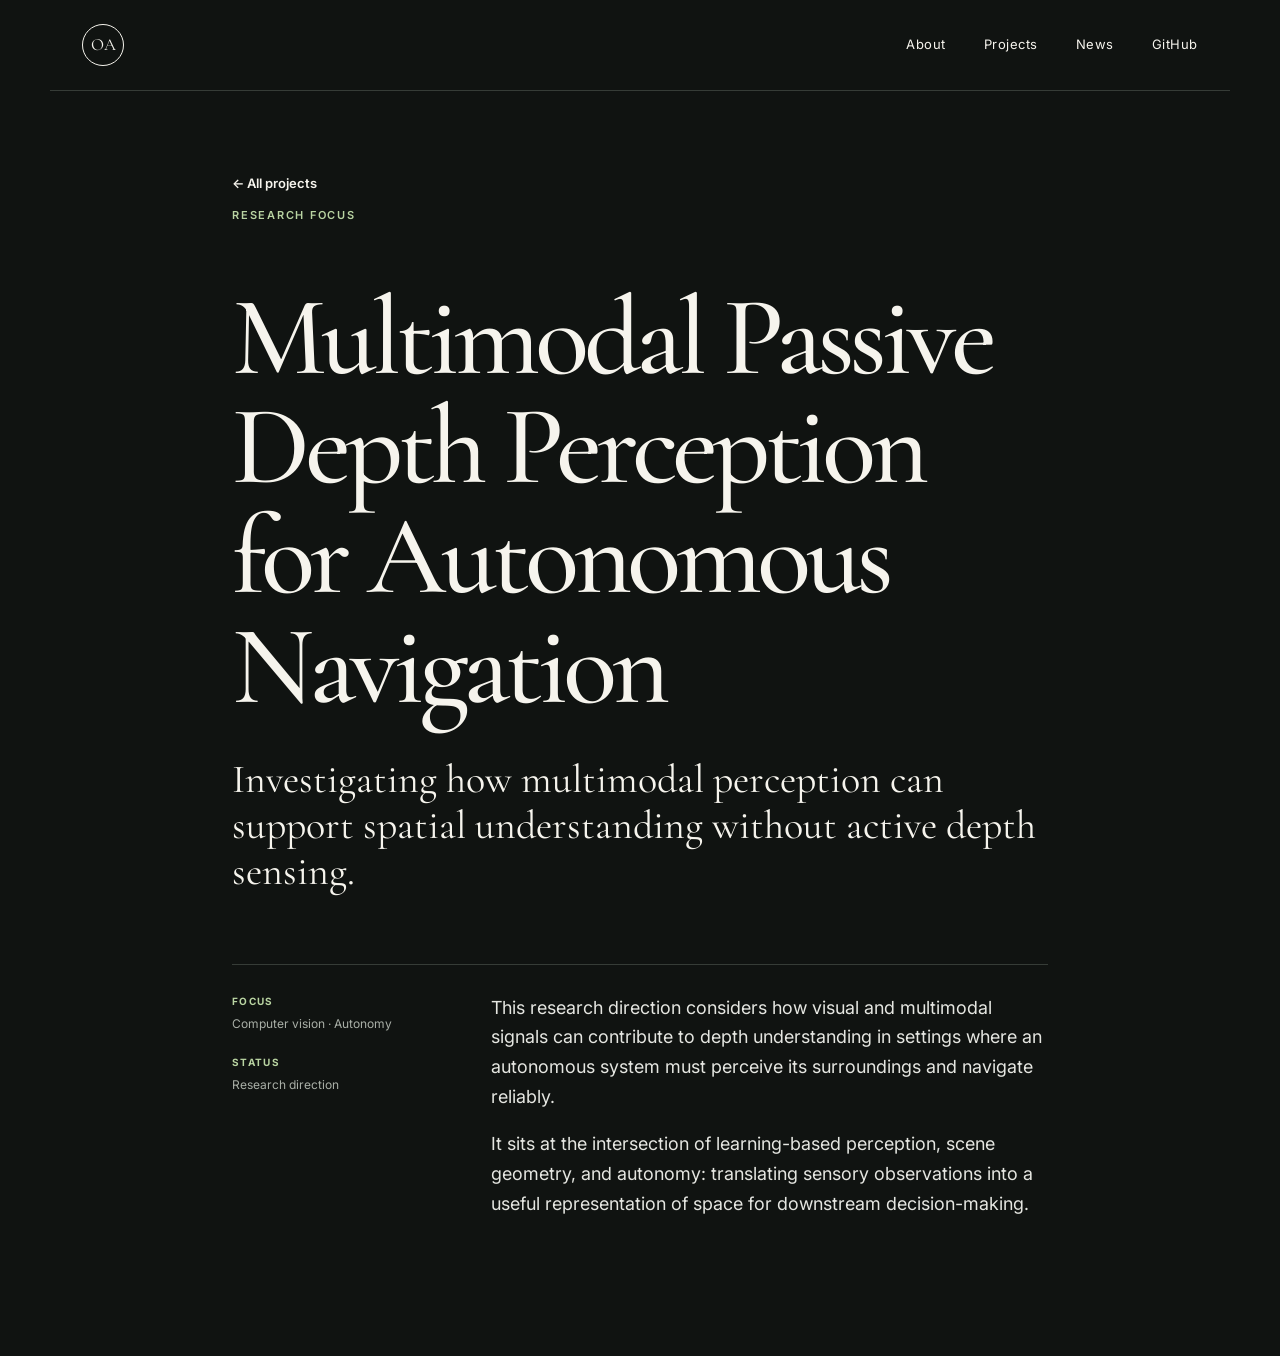
==== projects/depth-navigation.html @ 6d5db3e4 "Add project detail pages and dark theme" ====
<!doctype html><html lang="en"><head><meta charset="utf-8"><meta name="viewport" content="width=device-width, initial-scale=1"><meta name="description" content="A concise overview of Ore Abolade's passive depth perception research."><meta property="og:title" content="Passive Depth Perception — Ore Abolade"><meta property="og:description" content="Perception research for spatial understanding and navigation."><title>Passive Depth Perception — Ore Abolade</title><link rel="preconnect" href="https://fonts.googleapis.com"><link rel="preconnect" href="https://fonts.gstatic.com" crossorigin><link href="https://fonts.googleapis.com/css2?family=Cormorant+Garamond:wght@500;600&amp;family=Inter:wght@400;500;600&amp;display=swap" rel="stylesheet"><link rel="stylesheet" href="../styles.css"></head><body><header class="site-header"><a class="wordmark" href="../index.html" aria-label="Ore Abolade — home">OA</a><nav aria-label="Primary navigation"><a href="../index.html#about">About</a><a href="../index.html#projects">Projects</a><a href="../index.html#news">News</a><a href="https://github.com/o-abolade">GitHub</a></nav></header><main class="detail"><a class="back-link" href="../index.html#projects">← All projects</a><p class="detail-kicker">Research focus</p><h1>Multimodal Passive Depth Perception for Autonomous Navigation</h1><p class="lede">Investigating how multimodal perception can support spatial understanding without active depth sensing.</p><div class="detail-body"><aside class="detail-meta"><strong>Focus</strong>Computer vision · Autonomy<br><br><strong>Status</strong>Research direction</aside><div class="detail-copy"><p>This research direction considers how visual and multimodal signals can contribute to depth understanding in settings where an autonomous system must perceive its surroundings and navigate reliably.</p><p>It sits at the intersection of learning-based perception, scene geometry, and autonomy: translating sensory observations into a useful representation of space for downstream decision-making.</p></div></div></main></body></html>
---- styles.css ----
:root {
  --paper: #101311;
  --ink: #f6f4ed;
  --muted: #a9afa7;
  --line: #363c37;
  --accent: #b9d4a2;
  --panel: #171c18;
}

* { box-sizing: border-box; }
html { scroll-behavior: smooth; }
body { margin: 0; background: var(--paper); color: var(--ink); font-family: Inter, Arial, sans-serif; font-size: 16px; line-height: 1.65; }
a { color: inherit; }
.site-header { align-items: center; border-bottom: 1px solid var(--line); display: flex; justify-content: space-between; margin: 0 auto; max-width: 1180px; padding: 24px 32px; }
.wordmark { align-items: center; border: 1px solid var(--ink); border-radius: 50%; display: flex; font-family: "Cormorant Garamond", Georgia, serif; font-size: 17px; height: 42px; justify-content: center; text-decoration: none; width: 42px; }
nav { display: flex; gap: clamp(18px, 3vw, 38px); }
nav a { font-size: 13px; letter-spacing: .04em; text-decoration: none; }
nav a:hover, nav a:focus-visible, .text-link:hover, .back-link:hover { color: var(--accent); text-decoration: underline; text-underline-offset: 5px; }
main, footer { margin: 0 auto; max-width: 1180px; padding-left: 32px; padding-right: 32px; }
.hero { max-width: 900px; min-height: 76vh; padding: clamp(96px, 15vw, 190px) 0 110px; }
.eyebrow, .section-number, .group-label, .detail-kicker { color: var(--accent); font-size: 11px; font-weight: 600; letter-spacing: .16em; text-transform: uppercase; }
h1, h2, h3 { font-family: "Cormorant Garamond", Georgia, serif; font-weight: 500; line-height: .98; margin: 0; }
h1 { font-size: clamp(76px, 13vw, 158px); letter-spacing: -.045em; }
h2 { font-size: clamp(45px, 6vw, 72px); letter-spacing: -.035em; }
.lede { font-family: "Cormorant Garamond", Georgia, serif; font-size: clamp(25px, 3.2vw, 40px); line-height: 1.15; margin: 38px 0 20px; max-width: 830px; }
.intro { color: var(--muted); max-width: 680px; }
.text-link, .back-link { display: inline-block; font-size: 13px; font-weight: 600; margin-top: 24px; text-decoration: none; }
.text-link span { margin-left: 8px; }
.section { border-top: 1px solid var(--line); padding: 92px 0 110px; }
.two-column { display: grid; gap: 60px; grid-template-columns: minmax(240px, .8fr) 1.2fr; }
.section-number { margin: 0 0 14px; }
.prose { color: #e5e6e1; font-size: 18px; max-width: 680px; }
.prose p:first-child { margin-top: 0; }
.section-heading { align-items: end; display: flex; justify-content: space-between; margin-bottom: 52px; }
.section-heading > p, .group-intro { color: var(--muted); font-size: 14px; margin: 0 0 7px; max-width: 330px; }
.project-group + .project-group { margin-top: 76px; }
.group-label { margin: 0 0 18px; }
.group-intro { margin-bottom: 26px; max-width: 540px; }
.project-list { border-top: 1px solid var(--ink); }
.project-row { align-items: center; border-bottom: 1px solid var(--line); display: grid; gap: 24px; grid-template-columns: 44px 1fr auto; padding: 27px 0; text-decoration: none; transition: color .16s ease, padding .16s ease; }
.project-row:hover, .project-row:focus-visible { color: var(--accent); padding-left: 8px; }
.project-index, .project-status { color: var(--muted); font-size: 11px; letter-spacing: .08em; text-transform: uppercase; }
.project-row:hover .project-status, .project-row:focus-visible .project-status { color: var(--accent); }
.project-status b { font-size: 14px; font-weight: 400; margin-left: 5px; }
.project-row h3 { font-size: clamp(25px, 3vw, 39px); line-height: 1.12; }
.project-row small { color: var(--muted); display: block; font-size: 13px; line-height: 1.45; margin-top: 9px; }
.news-list article { border-top: 1px solid var(--line); padding: 22px 0; }
.news-list time { color: var(--accent); font-size: 11px; font-weight: 600; letter-spacing: .1em; text-transform: uppercase; }
.news-list p { font-family: "Cormorant Garamond", Georgia, serif; font-size: 25px; line-height: 1.25; margin: 12px 0 0; }
footer { border-top: 1px solid var(--ink); display: grid; font-size: 12px; gap: 20px; grid-template-columns: 1fr 1fr auto; padding-bottom: 42px; padding-top: 30px; }
footer p { margin: 0; }

.detail { max-width: 880px; min-height: calc(100vh - 148px); padding-bottom: 120px; padding-top: 58px; }
.detail h1 { font-size: clamp(60px, 9vw, 112px); margin-top: 58px; max-width: 1000px; }
.detail .lede { margin-top: 34px; }
.detail-body { border-top: 1px solid var(--line); display: grid; gap: 48px; grid-template-columns: minmax(180px, .55fr) 1.45fr; margin-top: 70px; padding-top: 28px; }
.detail-meta { color: var(--muted); font-size: 12px; line-height: 1.7; }
.detail-meta strong { color: var(--accent); display: block; font-size: 10px; letter-spacing: .13em; margin-bottom: 4px; text-transform: uppercase; }
.detail-copy { color: #e5e6e1; font-size: 18px; }
.detail-copy p:first-child { margin-top: 0; }
.detail-note { background: var(--panel); border-left: 2px solid var(--accent); color: var(--muted); font-size: 14px; margin-top: 30px; padding: 18px 20px; }

@media (max-width: 720px) {
  .site-header, main, footer { padding-left: 20px; padding-right: 20px; }
  nav { gap: 16px; }
  nav a:last-child { display: none; }
  .hero { min-height: auto; padding: 90px 0; }
  .two-column, .detail-body { grid-template-columns: 1fr; }
  .section { padding: 68px 0 78px; }
  .section-heading { align-items: start; flex-direction: column; gap: 24px; }
  .project-row { align-items: start; grid-template-columns: 30px 1fr; }
  .project-status { grid-column: 2; }
  footer { grid-template-columns: 1fr; }
  .detail { padding-top: 35px; }
  .detail h1 { margin-top: 48px; }
  .detail-body { gap: 26px; margin-top: 50px; }
}

@media (prefers-reduced-motion: reduce) { html { scroll-behavior: auto; } .project-row { transition: none; } }
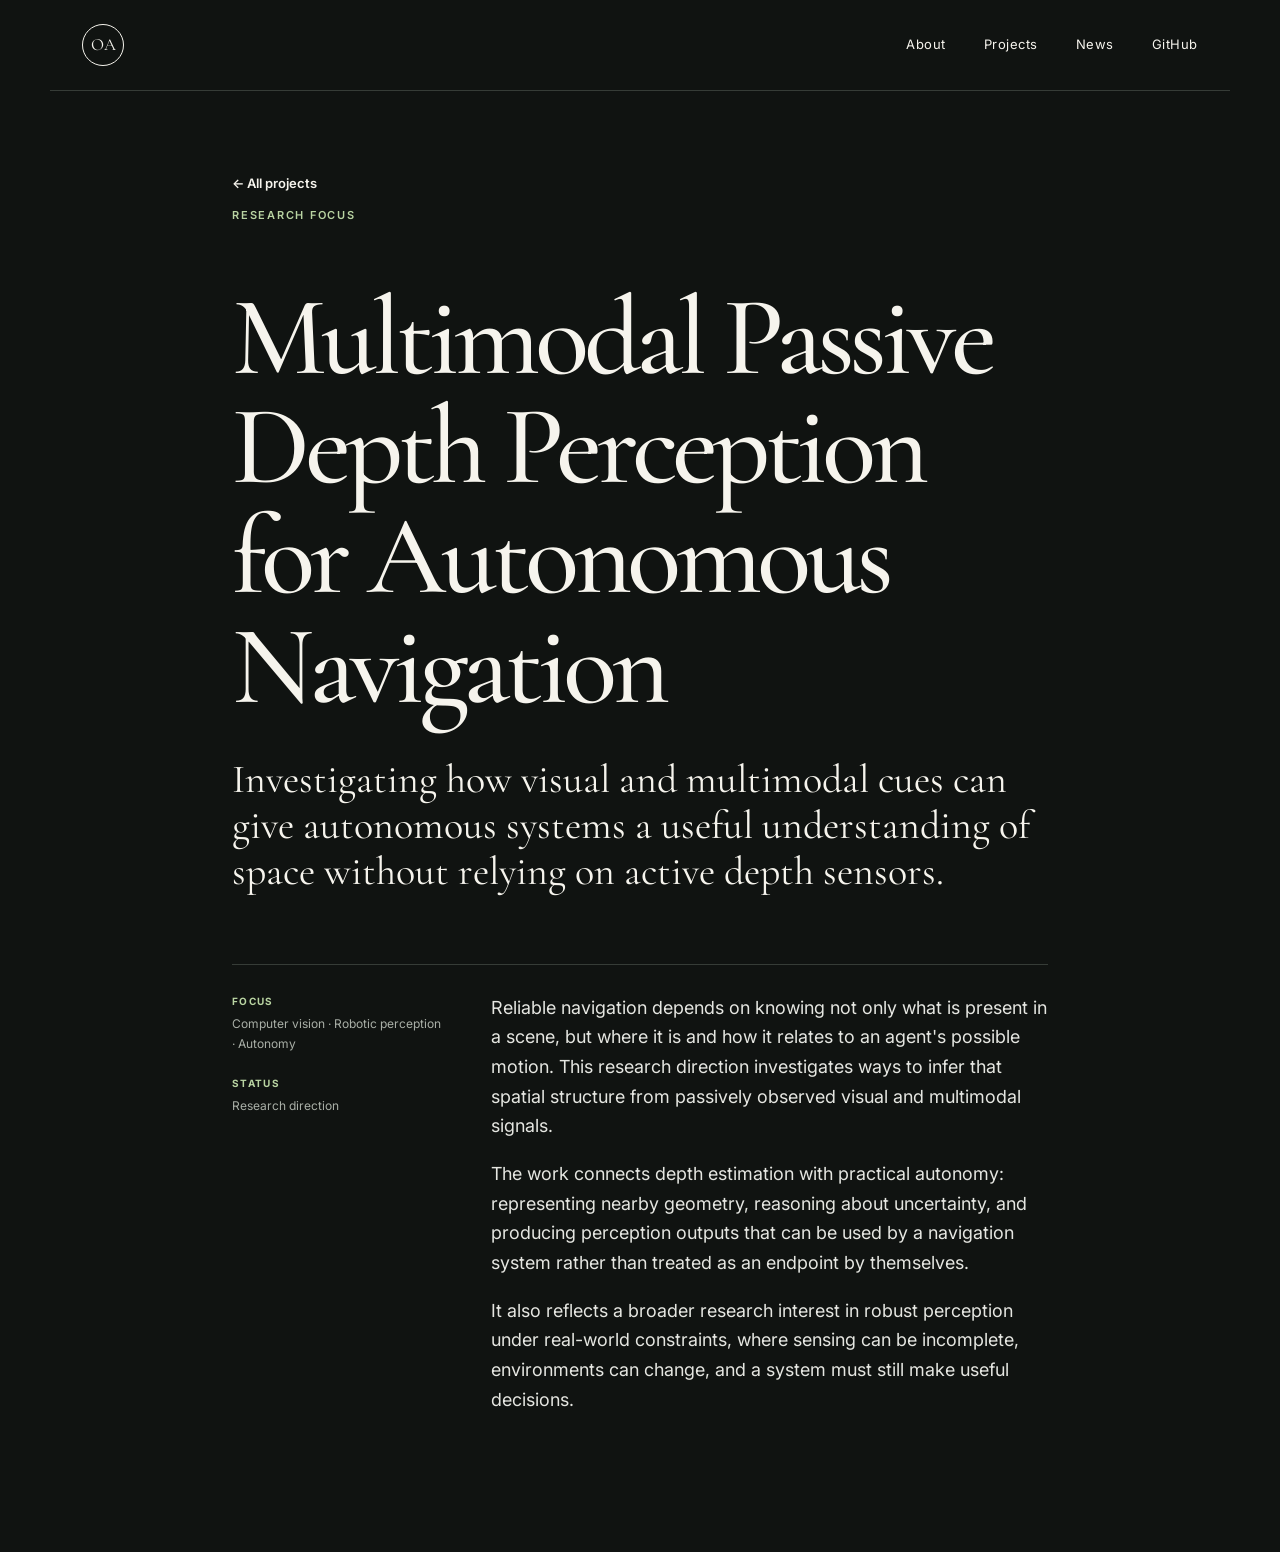
==== commit fb16048d: "Expand public project summaries and refresh bio" ====
--- a/projects/depth-navigation.html
+++ b/projects/depth-navigation.html
@@ -1 +1 @@
-<!doctype html><html lang="en"><head><meta charset="utf-8"><meta name="viewport" content="width=device-width, initial-scale=1"><meta name="description" content="A concise overview of Ore Abolade's passive depth perception research."><meta property="og:title" content="Passive Depth Perception — Ore Abolade"><meta property="og:description" content="Perception research for spatial understanding and navigation."><title>Passive Depth Perception — Ore Abolade</title><link rel="preconnect" href="https://fonts.googleapis.com"><link rel="preconnect" href="https://fonts.gstatic.com" crossorigin><link href="https://fonts.googleapis.com/css2?family=Cormorant+Garamond:wght@500;600&amp;family=Inter:wght@400;500;600&amp;display=swap" rel="stylesheet"><link rel="stylesheet" href="../styles.css"></head><body><header class="site-header"><a class="wordmark" href="../index.html" aria-label="Ore Abolade — home">OA</a><nav aria-label="Primary navigation"><a href="../index.html#about">About</a><a href="../index.html#projects">Projects</a><a href="../index.html#news">News</a><a href="https://github.com/o-abolade">GitHub</a></nav></header><main class="detail"><a class="back-link" href="../index.html#projects">← All projects</a><p class="detail-kicker">Research focus</p><h1>Multimodal Passive Depth Perception for Autonomous Navigation</h1><p class="lede">Investigating how multimodal perception can support spatial understanding without active depth sensing.</p><div class="detail-body"><aside class="detail-meta"><strong>Focus</strong>Computer vision · Autonomy<br><br><strong>Status</strong>Research direction</aside><div class="detail-copy"><p>This research direction considers how visual and multimodal signals can contribute to depth understanding in settings where an autonomous system must perceive its surroundings and navigate reliably.</p><p>It sits at the intersection of learning-based perception, scene geometry, and autonomy: translating sensory observations into a useful representation of space for downstream decision-making.</p></div></div></main></body></html>
+<!doctype html><html lang="en"><head><meta charset="utf-8"><meta name="viewport" content="width=device-width, initial-scale=1"><meta name="description" content="A concise overview of Ore Abolade's passive depth perception research."><meta property="og:title" content="Passive Depth Perception — Ore Abolade"><meta property="og:description" content="Perception research for spatial understanding and navigation."><title>Passive Depth Perception — Ore Abolade</title><link rel="preconnect" href="https://fonts.googleapis.com"><link rel="preconnect" href="https://fonts.gstatic.com" crossorigin><link href="https://fonts.googleapis.com/css2?family=Cormorant+Garamond:wght@500;600&amp;family=Inter:wght@400;500;600&amp;display=swap" rel="stylesheet"><link rel="stylesheet" href="../styles.css"></head><body><header class="site-header"><a class="wordmark" href="../index.html" aria-label="Ore Abolade — home">OA</a><nav aria-label="Primary navigation"><a href="../index.html#about">About</a><a href="../index.html#projects">Projects</a><a href="../index.html#news">News</a><a href="https://github.com/o-abolade">GitHub</a></nav></header><main class="detail"><a class="back-link" href="../index.html#projects">← All projects</a><p class="detail-kicker">Research focus</p><h1>Multimodal Passive Depth Perception for Autonomous Navigation</h1><p class="lede">Investigating how visual and multimodal cues can give autonomous systems a useful understanding of space without relying on active depth sensors.</p><div class="detail-body"><aside class="detail-meta"><strong>Focus</strong>Computer vision · Robotic perception · Autonomy<br><br><strong>Status</strong>Research direction</aside><div class="detail-copy"><p>Reliable navigation depends on knowing not only what is present in a scene, but where it is and how it relates to an agent's possible motion. This research direction investigates ways to infer that spatial structure from passively observed visual and multimodal signals.</p><p>The work connects depth estimation with practical autonomy: representing nearby geometry, reasoning about uncertainty, and producing perception outputs that can be used by a navigation system rather than treated as an endpoint by themselves.</p><p>It also reflects a broader research interest in robust perception under real-world constraints, where sensing can be incomplete, environments can change, and a system must still make useful decisions.</p></div></div></main></body></html>
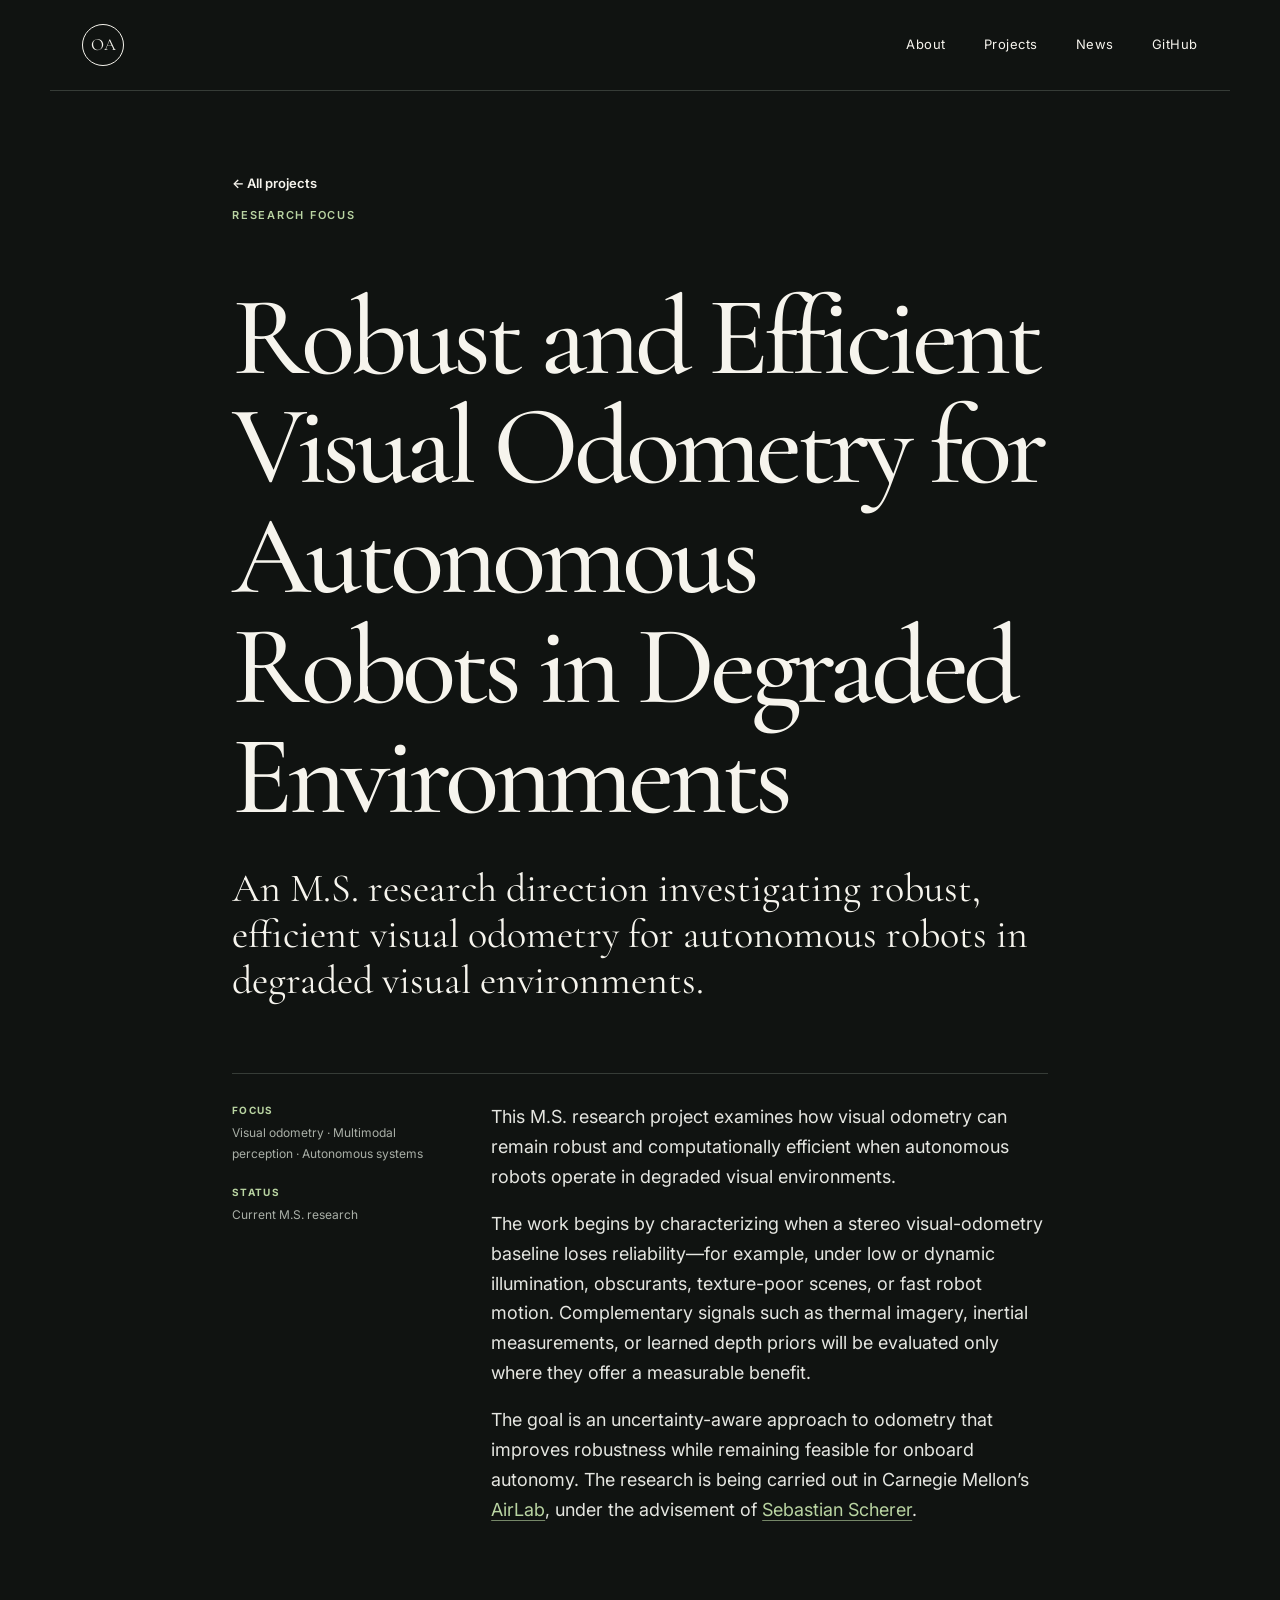
==== commit be4e473c: "Refine AirLab visual odometry research overview" ====
--- a/projects/depth-navigation.html
+++ b/projects/depth-navigation.html
@@ -1 +1 @@
-<!doctype html><html lang="en"><head><meta charset="utf-8"><meta name="viewport" content="width=device-width, initial-scale=1"><meta name="description" content="A concise overview of Ore Abolade's passive depth perception research."><meta property="og:title" content="Passive Depth Perception — Ore Abolade"><meta property="og:description" content="Perception research for spatial understanding and navigation."><title>Passive Depth Perception — Ore Abolade</title><link rel="preconnect" href="https://fonts.googleapis.com"><link rel="preconnect" href="https://fonts.gstatic.com" crossorigin><link href="https://fonts.googleapis.com/css2?family=Cormorant+Garamond:wght@500;600&amp;family=Inter:wght@400;500;600&amp;display=swap" rel="stylesheet"><link rel="stylesheet" href="../styles.css"></head><body><header class="site-header"><a class="wordmark" href="../index.html" aria-label="Ore Abolade — home">OA</a><nav aria-label="Primary navigation"><a href="../index.html#about">About</a><a href="../index.html#projects">Projects</a><a href="../index.html#news">News</a><a href="https://github.com/o-abolade">GitHub</a></nav></header><main class="detail"><a class="back-link" href="../index.html#projects">← All projects</a><p class="detail-kicker">Research focus</p><h1>Multimodal Passive Depth Perception for Autonomous Navigation</h1><p class="lede">Investigating how visual and multimodal cues can give autonomous systems a useful understanding of space without relying on active depth sensors.</p><div class="detail-body"><aside class="detail-meta"><strong>Focus</strong>Computer vision · Robotic perception · Autonomy<br><br><strong>Status</strong>Research direction</aside><div class="detail-copy"><p>Reliable navigation depends on knowing not only what is present in a scene, but where it is and how it relates to an agent's possible motion. This research direction investigates ways to infer that spatial structure from passively observed visual and multimodal signals.</p><p>The work connects depth estimation with practical autonomy: representing nearby geometry, reasoning about uncertainty, and producing perception outputs that can be used by a navigation system rather than treated as an endpoint by themselves.</p><p>It also reflects a broader research interest in robust perception under real-world constraints, where sensing can be incomplete, environments can change, and a system must still make useful decisions.</p></div></div></main></body></html>
+<!doctype html><html lang="en"><head><meta charset="utf-8"><meta name="viewport" content="width=device-width, initial-scale=1"><meta name="description" content="A concise overview of Ore Abolade's visual odometry research for degraded environments."><meta property="og:title" content="Robust Visual Odometry — Ore Abolade"><meta property="og:description" content="Robust and efficient visual odometry for autonomous robots in degraded environments."><title>Passive Depth Perception — Ore Abolade</title><link rel="preconnect" href="https://fonts.googleapis.com"><link rel="preconnect" href="https://fonts.gstatic.com" crossorigin><link href="https://fonts.googleapis.com/css2?family=Cormorant+Garamond:wght@500;600&amp;family=Inter:wght@400;500;600&amp;display=swap" rel="stylesheet"><link rel="stylesheet" href="../styles.css"></head><body><header class="site-header"><a class="wordmark" href="../index.html" aria-label="Ore Abolade — home">OA</a><nav aria-label="Primary navigation"><a href="../index.html#about">About</a><a href="../index.html#projects">Projects</a><a href="../index.html#news">News</a><a href="https://github.com/o-abolade">GitHub</a></nav></header><main class="detail"><a class="back-link" href="../index.html#projects">← All projects</a><p class="detail-kicker">Research focus</p><h1>Robust and Efficient Visual Odometry for Autonomous Robots in Degraded Environments</h1><p class="lede">An M.S. research direction investigating robust, efficient visual odometry for autonomous robots in degraded visual environments.</p><div class="detail-body"><aside class="detail-meta"><strong>Focus</strong>Visual odometry · Multimodal perception · Autonomous systems<br><br><strong>Status</strong>Current M.S. research</aside><div class="detail-copy"><p>This M.S. research project examines how visual odometry can remain robust and computationally efficient when autonomous robots operate in degraded visual environments.</p><p>The work begins by characterizing when a stereo visual-odometry baseline loses reliability—for example, under low or dynamic illumination, obscurants, texture-poor scenes, or fast robot motion. Complementary signals such as thermal imagery, inertial measurements, or learned depth priors will be evaluated only where they offer a measurable benefit.</p><p>The goal is an uncertainty-aware approach to odometry that improves robustness while remaining feasible for onboard autonomy. The research is being carried out in Carnegie Mellon’s <a href="https://theairlab.org/current-members/">AirLab</a>, under the advisement of <a href="https://www.ri.cmu.edu/ri-faculty/sebastian-scherer/">Sebastian Scherer</a>.</p></div></div></main></body></html>
--- a/styles.css
+++ b/styles.css
@@ -17,7 +17,11 @@
 nav a { font-size: 13px; letter-spacing: .04em; text-decoration: none; }
 nav a:hover, nav a:focus-visible, .text-link:hover, .back-link:hover { color: var(--accent); text-decoration: underline; text-underline-offset: 5px; }
 main, footer { margin: 0 auto; max-width: 1180px; padding-left: 32px; padding-right: 32px; }
-.hero { max-width: 900px; min-height: 76vh; padding: clamp(96px, 15vw, 190px) 0 110px; }
+.hero { max-width: 1100px; min-height: 76vh; padding: clamp(96px, 15vw, 190px) 0 110px; }
+.hero-main { align-items: end; display: grid; gap: clamp(34px, 6vw, 78px); grid-template-columns: minmax(0, 1fr) 230px; }
+.hero-copy { min-width: 0; }
+.portrait { border: 1px solid var(--line); height: 290px; margin: 0 0 4px; overflow: hidden; width: 230px; }
+.portrait img { display: block; height: 100%; object-fit: cover; object-position: 50% 16%; width: 100%; }
 .eyebrow, .section-number, .group-label, .detail-kicker { color: var(--accent); font-size: 11px; font-weight: 600; letter-spacing: .16em; text-transform: uppercase; }
 h1, h2, h3 { font-family: "Cormorant Garamond", Georgia, serif; font-weight: 500; line-height: .98; margin: 0; }
 h1 { font-size: clamp(76px, 13vw, 158px); letter-spacing: -.045em; }
@@ -58,6 +62,7 @@
 .detail-meta strong { color: var(--accent); display: block; font-size: 10px; letter-spacing: .13em; margin-bottom: 4px; text-transform: uppercase; }
 .detail-copy { color: #e5e6e1; font-size: 18px; }
 .detail-copy p:first-child { margin-top: 0; }
+.detail-copy a { color: var(--accent); text-decoration-color: color-mix(in srgb, var(--accent) 60%, transparent); text-underline-offset: 4px; }
 .detail-note { background: var(--panel); border-left: 2px solid var(--accent); color: var(--muted); font-size: 14px; margin-top: 30px; padding: 18px 20px; }
 
 @media (max-width: 720px) {
@@ -65,6 +70,8 @@
   nav { gap: 16px; }
   nav a:last-child { display: none; }
   .hero { min-height: auto; padding: 90px 0; }
+  .hero-main { align-items: start; grid-template-columns: 1fr; }
+  .portrait { height: 260px; max-width: none; width: 205px; }
   .two-column, .detail-body { grid-template-columns: 1fr; }
   .section { padding: 68px 0 78px; }
   .section-heading { align-items: start; flex-direction: column; gap: 24px; }
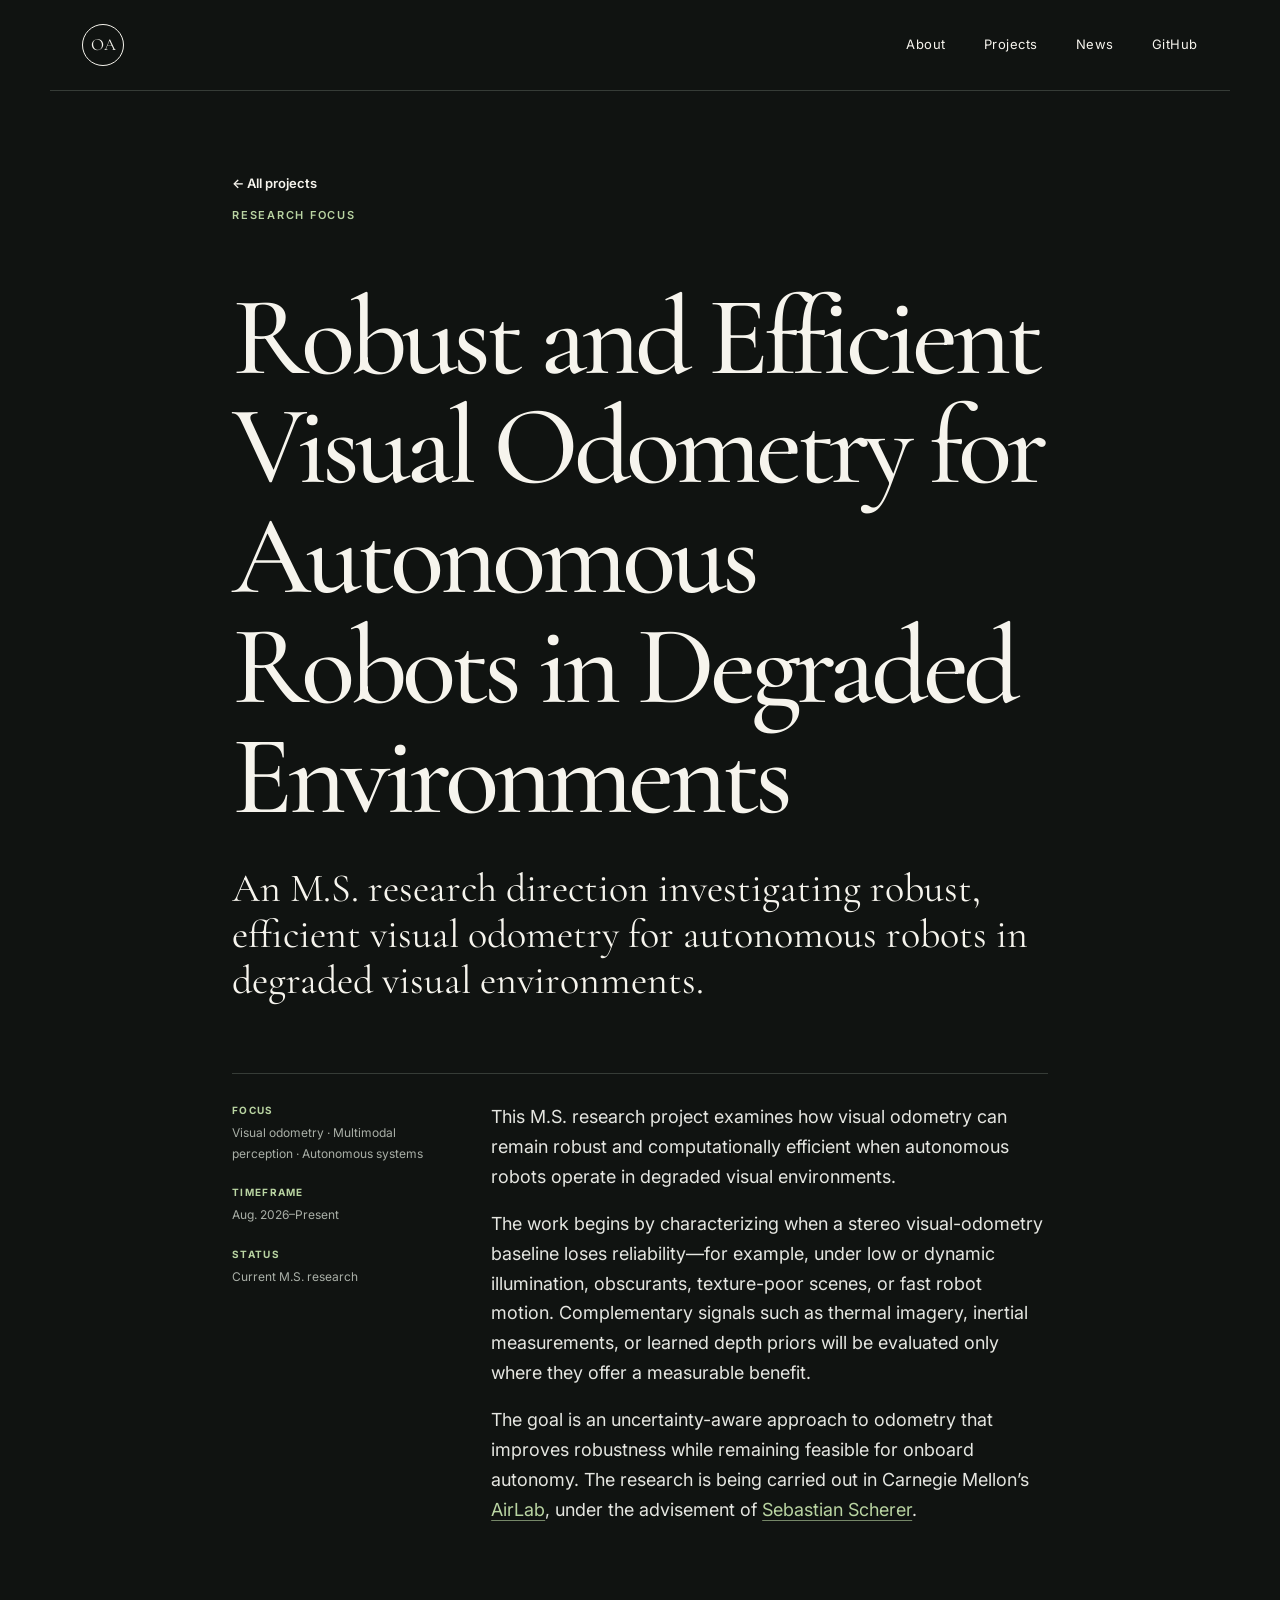
==== commit eaa595ab: "Add project timeframes" ====
--- a/projects/depth-navigation.html
+++ b/projects/depth-navigation.html
@@ -1 +1 @@
-<!doctype html><html lang="en"><head><meta charset="utf-8"><meta name="viewport" content="width=device-width, initial-scale=1"><meta name="description" content="A concise overview of Ore Abolade's visual odometry research for degraded environments."><meta property="og:title" content="Robust Visual Odometry — Ore Abolade"><meta property="og:description" content="Robust and efficient visual odometry for autonomous robots in degraded environments."><title>Passive Depth Perception — Ore Abolade</title><link rel="preconnect" href="https://fonts.googleapis.com"><link rel="preconnect" href="https://fonts.gstatic.com" crossorigin><link href="https://fonts.googleapis.com/css2?family=Cormorant+Garamond:wght@500;600&amp;family=Inter:wght@400;500;600&amp;display=swap" rel="stylesheet"><link rel="stylesheet" href="../styles.css"></head><body><header class="site-header"><a class="wordmark" href="../index.html" aria-label="Ore Abolade — home">OA</a><nav aria-label="Primary navigation"><a href="../index.html#about">About</a><a href="../index.html#projects">Projects</a><a href="../index.html#news">News</a><a href="https://github.com/o-abolade">GitHub</a></nav></header><main class="detail"><a class="back-link" href="../index.html#projects">← All projects</a><p class="detail-kicker">Research focus</p><h1>Robust and Efficient Visual Odometry for Autonomous Robots in Degraded Environments</h1><p class="lede">An M.S. research direction investigating robust, efficient visual odometry for autonomous robots in degraded visual environments.</p><div class="detail-body"><aside class="detail-meta"><strong>Focus</strong>Visual odometry · Multimodal perception · Autonomous systems<br><br><strong>Status</strong>Current M.S. research</aside><div class="detail-copy"><p>This M.S. research project examines how visual odometry can remain robust and computationally efficient when autonomous robots operate in degraded visual environments.</p><p>The work begins by characterizing when a stereo visual-odometry baseline loses reliability—for example, under low or dynamic illumination, obscurants, texture-poor scenes, or fast robot motion. Complementary signals such as thermal imagery, inertial measurements, or learned depth priors will be evaluated only where they offer a measurable benefit.</p><p>The goal is an uncertainty-aware approach to odometry that improves robustness while remaining feasible for onboard autonomy. The research is being carried out in Carnegie Mellon’s <a href="https://theairlab.org/current-members/">AirLab</a>, under the advisement of <a href="https://www.ri.cmu.edu/ri-faculty/sebastian-scherer/">Sebastian Scherer</a>.</p></div></div></main></body></html>
+<!doctype html><html lang="en"><head><meta charset="utf-8"><meta name="viewport" content="width=device-width, initial-scale=1"><meta name="description" content="A concise overview of Ore Abolade's visual odometry research for degraded environments."><meta property="og:title" content="Robust Visual Odometry — Ore Abolade"><meta property="og:description" content="Robust and efficient visual odometry for autonomous robots in degraded environments."><title>Robust Visual Odometry — Ore Abolade</title><link rel="preconnect" href="https://fonts.googleapis.com"><link rel="preconnect" href="https://fonts.gstatic.com" crossorigin><link href="https://fonts.googleapis.com/css2?family=Cormorant+Garamond:wght@500;600&amp;family=Inter:wght@400;500;600&amp;display=swap" rel="stylesheet"><link rel="stylesheet" href="../styles.css"></head><body><header class="site-header"><a class="wordmark" href="../index.html" aria-label="Ore Abolade — home">OA</a><nav aria-label="Primary navigation"><a href="../index.html#about">About</a><a href="../index.html#projects">Projects</a><a href="../index.html#news">News</a><a href="https://github.com/o-abolade">GitHub</a></nav></header><main class="detail"><a class="back-link" href="../index.html#projects">← All projects</a><p class="detail-kicker">Research focus</p><h1>Robust and Efficient Visual Odometry for Autonomous Robots in Degraded Environments</h1><p class="lede">An M.S. research direction investigating robust, efficient visual odometry for autonomous robots in degraded visual environments.</p><div class="detail-body"><aside class="detail-meta"><strong>Focus</strong>Visual odometry · Multimodal perception · Autonomous systems<br><br><strong>Timeframe</strong>Aug. 2026–Present<br><br><strong>Status</strong>Current M.S. research</aside><div class="detail-copy"><p>This M.S. research project examines how visual odometry can remain robust and computationally efficient when autonomous robots operate in degraded visual environments.</p><p>The work begins by characterizing when a stereo visual-odometry baseline loses reliability—for example, under low or dynamic illumination, obscurants, texture-poor scenes, or fast robot motion. Complementary signals such as thermal imagery, inertial measurements, or learned depth priors will be evaluated only where they offer a measurable benefit.</p><p>The goal is an uncertainty-aware approach to odometry that improves robustness while remaining feasible for onboard autonomy. The research is being carried out in Carnegie Mellon’s <a href="https://theairlab.org/current-members/">AirLab</a>, under the advisement of <a href="https://www.ri.cmu.edu/ri-faculty/sebastian-scherer/">Sebastian Scherer</a>.</p></div></div></main></body></html>
--- a/styles.css
+++ b/styles.css
@@ -48,9 +48,15 @@
 .project-status b { font-size: 14px; font-weight: 400; margin-left: 5px; }
 .project-row h3 { font-size: clamp(25px, 3vw, 39px); line-height: 1.12; }
 .project-row small { color: var(--muted); display: block; font-size: 13px; line-height: 1.45; margin-top: 9px; }
+.project-timeframe { color: var(--accent); display: block; font-size: 11px; font-weight: 600; letter-spacing: .08em; margin-top: 9px; text-transform: uppercase; }
 .news-list article { border-top: 1px solid var(--line); padding: 22px 0; }
 .news-list time { color: var(--accent); font-size: 11px; font-weight: 600; letter-spacing: .1em; text-transform: uppercase; }
 .news-list p { font-family: "Cormorant Garamond", Georgia, serif; font-size: 25px; line-height: 1.25; margin: 12px 0 0; }
+.contact-list { border-top: 1px solid var(--line); display: grid; gap: 24px; padding-top: 26px; }
+.contact-item { align-items: baseline; display: flex; flex-wrap: wrap; gap: 8px 14px; }
+.contact-item span { color: var(--muted); font-size: 12px; letter-spacing: .1em; text-transform: uppercase; }
+.contact-list a { color: var(--ink); font-family: "Cormorant Garamond", Georgia, serif; font-size: clamp(27px, 3.4vw, 42px); line-height: 1.2; text-decoration: none; }
+.contact-list a:hover, .contact-list a:focus-visible { color: var(--accent); text-decoration: underline; text-underline-offset: 5px; }
 footer { border-top: 1px solid var(--ink); display: grid; font-size: 12px; gap: 20px; grid-template-columns: 1fr 1fr auto; padding-bottom: 42px; padding-top: 30px; }
 footer p { margin: 0; }
 
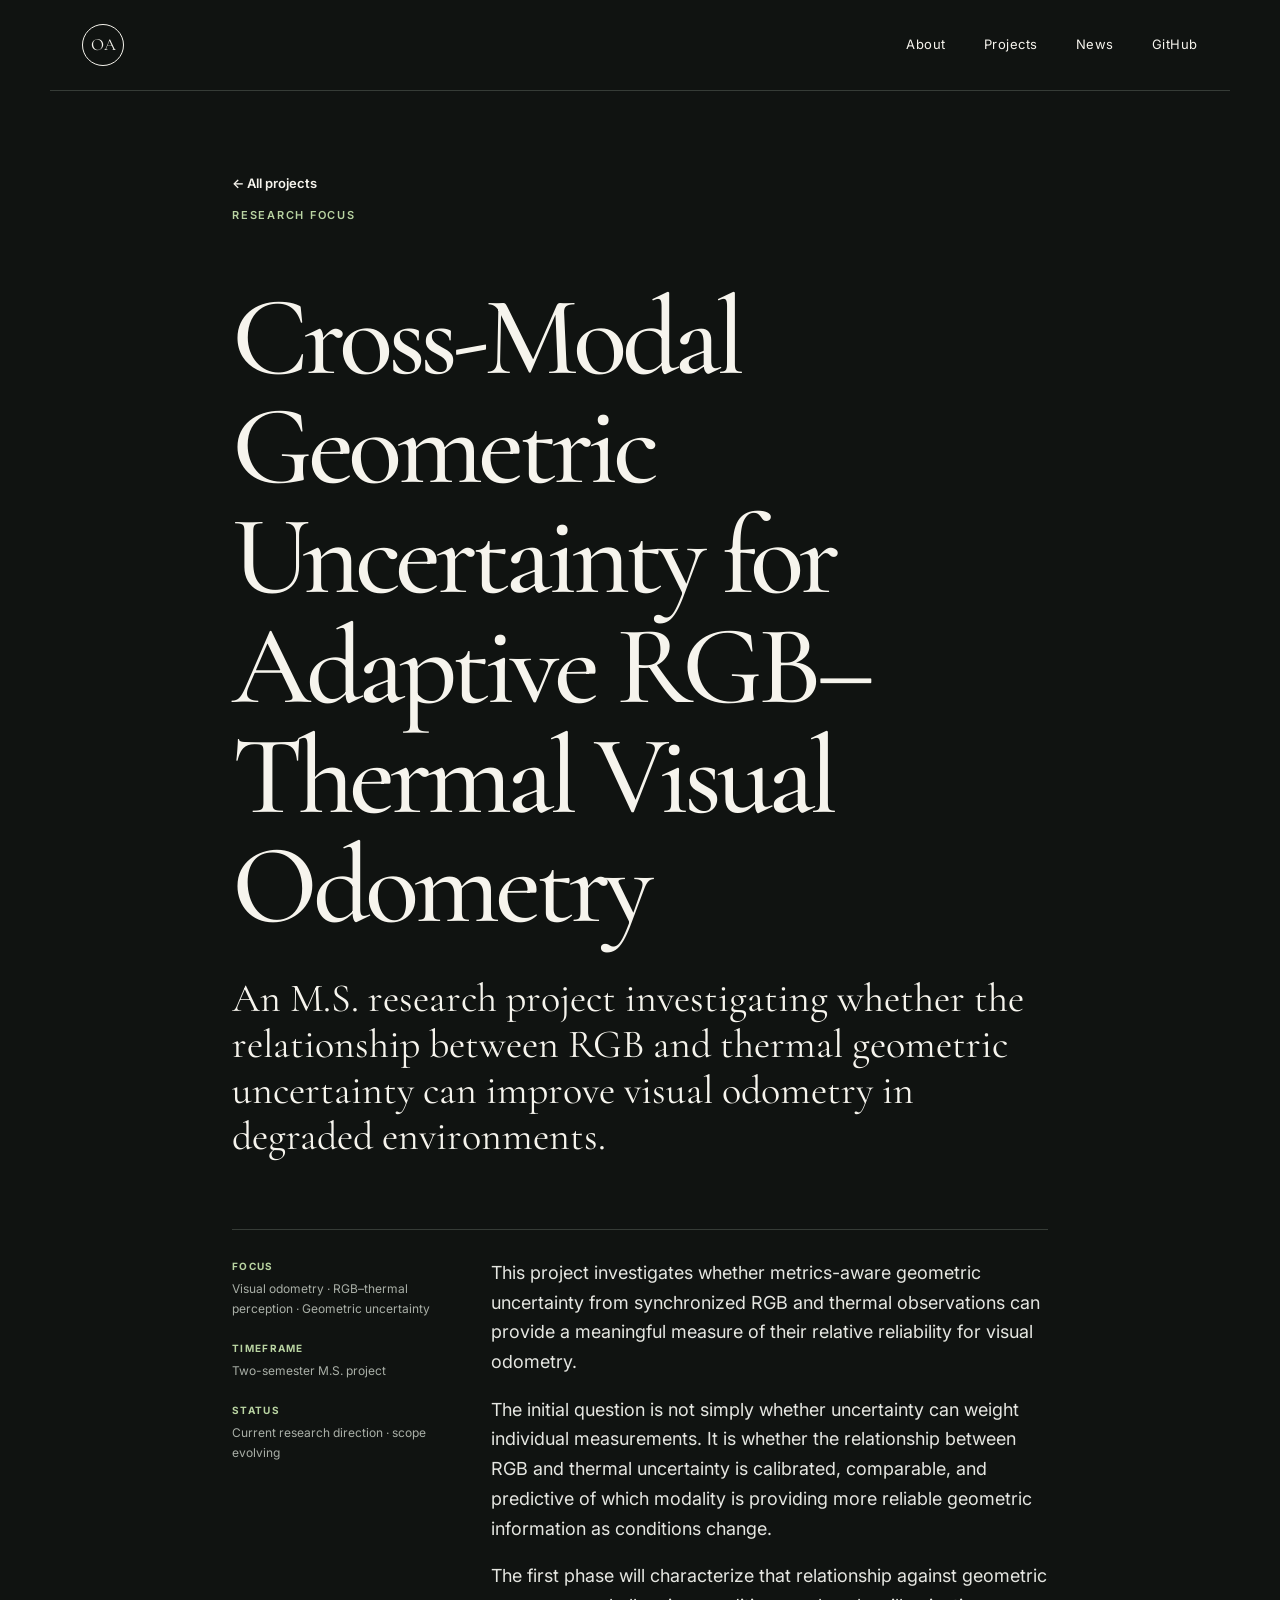
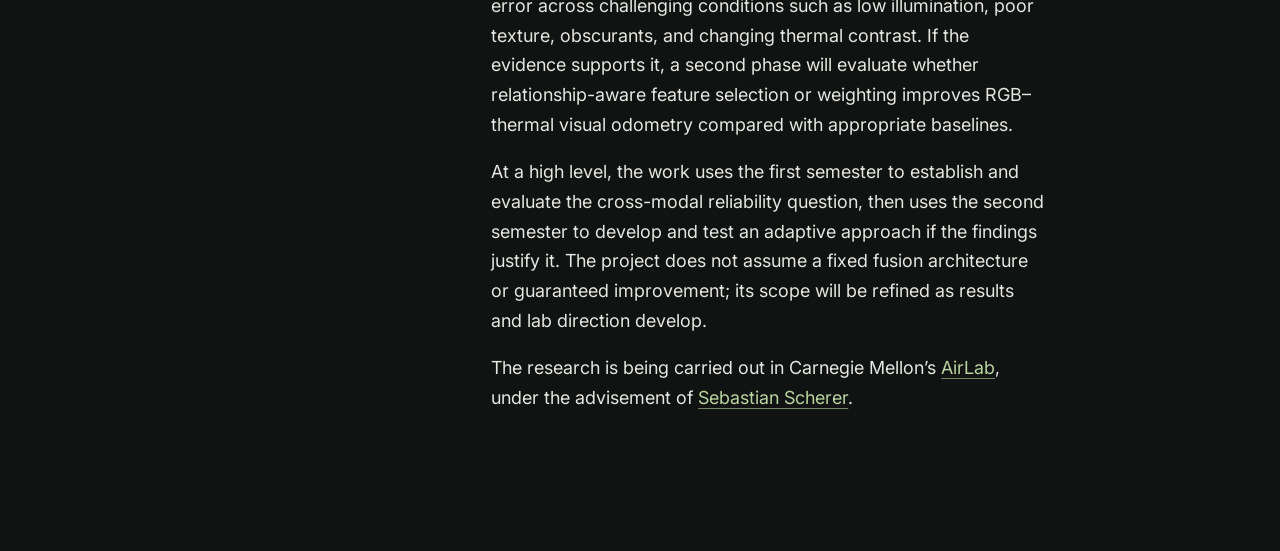
==== commit 40e27056: "Refine RGB-thermal visual odometry project" ====
--- a/projects/depth-navigation.html
+++ b/projects/depth-navigation.html
@@ -1 +1 @@
-<!doctype html><html lang="en"><head><meta charset="utf-8"><meta name="viewport" content="width=device-width, initial-scale=1"><meta name="description" content="A concise overview of Ore Abolade's visual odometry research for degraded environments."><meta property="og:title" content="Robust Visual Odometry — Ore Abolade"><meta property="og:description" content="Robust and efficient visual odometry for autonomous robots in degraded environments."><title>Robust Visual Odometry — Ore Abolade</title><link rel="preconnect" href="https://fonts.googleapis.com"><link rel="preconnect" href="https://fonts.gstatic.com" crossorigin><link href="https://fonts.googleapis.com/css2?family=Cormorant+Garamond:wght@500;600&amp;family=Inter:wght@400;500;600&amp;display=swap" rel="stylesheet"><link rel="stylesheet" href="../styles.css"></head><body><header class="site-header"><a class="wordmark" href="../index.html" aria-label="Ore Abolade — home">OA</a><nav aria-label="Primary navigation"><a href="../index.html#about">About</a><a href="../index.html#projects">Projects</a><a href="../index.html#news">News</a><a href="https://github.com/o-abolade">GitHub</a></nav></header><main class="detail"><a class="back-link" href="../index.html#projects">← All projects</a><p class="detail-kicker">Research focus</p><h1>Robust and Efficient Visual Odometry for Autonomous Robots in Degraded Environments</h1><p class="lede">An M.S. research direction investigating robust, efficient visual odometry for autonomous robots in degraded visual environments.</p><div class="detail-body"><aside class="detail-meta"><strong>Focus</strong>Visual odometry · Multimodal perception · Autonomous systems<br><br><strong>Timeframe</strong>Aug. 2026–Present<br><br><strong>Status</strong>Current M.S. research</aside><div class="detail-copy"><p>This M.S. research project examines how visual odometry can remain robust and computationally efficient when autonomous robots operate in degraded visual environments.</p><p>The work begins by characterizing when a stereo visual-odometry baseline loses reliability—for example, under low or dynamic illumination, obscurants, texture-poor scenes, or fast robot motion. Complementary signals such as thermal imagery, inertial measurements, or learned depth priors will be evaluated only where they offer a measurable benefit.</p><p>The goal is an uncertainty-aware approach to odometry that improves robustness while remaining feasible for onboard autonomy. The research is being carried out in Carnegie Mellon’s <a href="https://theairlab.org/current-members/">AirLab</a>, under the advisement of <a href="https://www.ri.cmu.edu/ri-faculty/sebastian-scherer/">Sebastian Scherer</a>.</p></div></div></main></body></html>
+<!doctype html><html lang="en"><head><meta charset="utf-8"><meta name="viewport" content="width=device-width, initial-scale=1"><meta name="description" content="An M.S. research project investigating whether the relationship between RGB and thermal geometric uncertainty can improve visual odometry in degraded environments."><meta property="og:title" content="Cross-Modal Geometric Uncertainty for Adaptive RGB–Thermal Visual Odometry — Ore Abolade"><meta property="og:description" content="Investigating whether the relationship between RGB and thermal geometric uncertainty can improve visual odometry in degraded environments."><title>Cross-Modal Geometric Uncertainty for Adaptive RGB–Thermal Visual Odometry — Ore Abolade</title><link rel="preconnect" href="https://fonts.googleapis.com"><link rel="preconnect" href="https://fonts.gstatic.com" crossorigin><link href="https://fonts.googleapis.com/css2?family=Cormorant+Garamond:wght@500;600&amp;family=Inter:wght@400;500;600&amp;display=swap" rel="stylesheet"><link rel="stylesheet" href="../styles.css"></head><body><header class="site-header"><a class="wordmark" href="../index.html" aria-label="Ore Abolade — home">OA</a><nav aria-label="Primary navigation"><a href="../index.html#about">About</a><a href="../index.html#projects">Projects</a><a href="../index.html#news">News</a><a href="https://github.com/o-abolade">GitHub</a></nav></header><main class="detail"><a class="back-link" href="../index.html#projects">← All projects</a><p class="detail-kicker">Research focus</p><h1>Cross-Modal Geometric Uncertainty for Adaptive RGB–Thermal Visual Odometry</h1><p class="lede">An M.S. research project investigating whether the relationship between RGB and thermal geometric uncertainty can improve visual odometry in degraded environments.</p><div class="detail-body"><aside class="detail-meta"><strong>Focus</strong>Visual odometry · RGB–thermal perception · Geometric uncertainty<br><br><strong>Timeframe</strong>Two-semester M.S. project<br><br><strong>Status</strong>Current research direction · scope evolving</aside><div class="detail-copy"><p>This project investigates whether metrics-aware geometric uncertainty from synchronized RGB and thermal observations can provide a meaningful measure of their relative reliability for visual odometry.</p><p>The initial question is not simply whether uncertainty can weight individual measurements. It is whether the relationship between RGB and thermal uncertainty is calibrated, comparable, and predictive of which modality is providing more reliable geometric information as conditions change.</p><p>The first phase will characterize that relationship against geometric error across challenging conditions such as low illumination, poor texture, obscurants, and changing thermal contrast. If the evidence supports it, a second phase will evaluate whether relationship-aware feature selection or weighting improves RGB–thermal visual odometry compared with appropriate baselines.</p><p>At a high level, the work uses the first semester to establish and evaluate the cross-modal reliability question, then uses the second semester to develop and test an adaptive approach if the findings justify it. The project does not assume a fixed fusion architecture or guaranteed improvement; its scope will be refined as results and lab direction develop.</p><p>The research is being carried out in Carnegie Mellon’s <a href="https://theairlab.org/current-members/">AirLab</a>, under the advisement of <a href="https://www.ri.cmu.edu/ri-faculty/sebastian-scherer/">Sebastian Scherer</a>.</p></div></div></main></body></html>
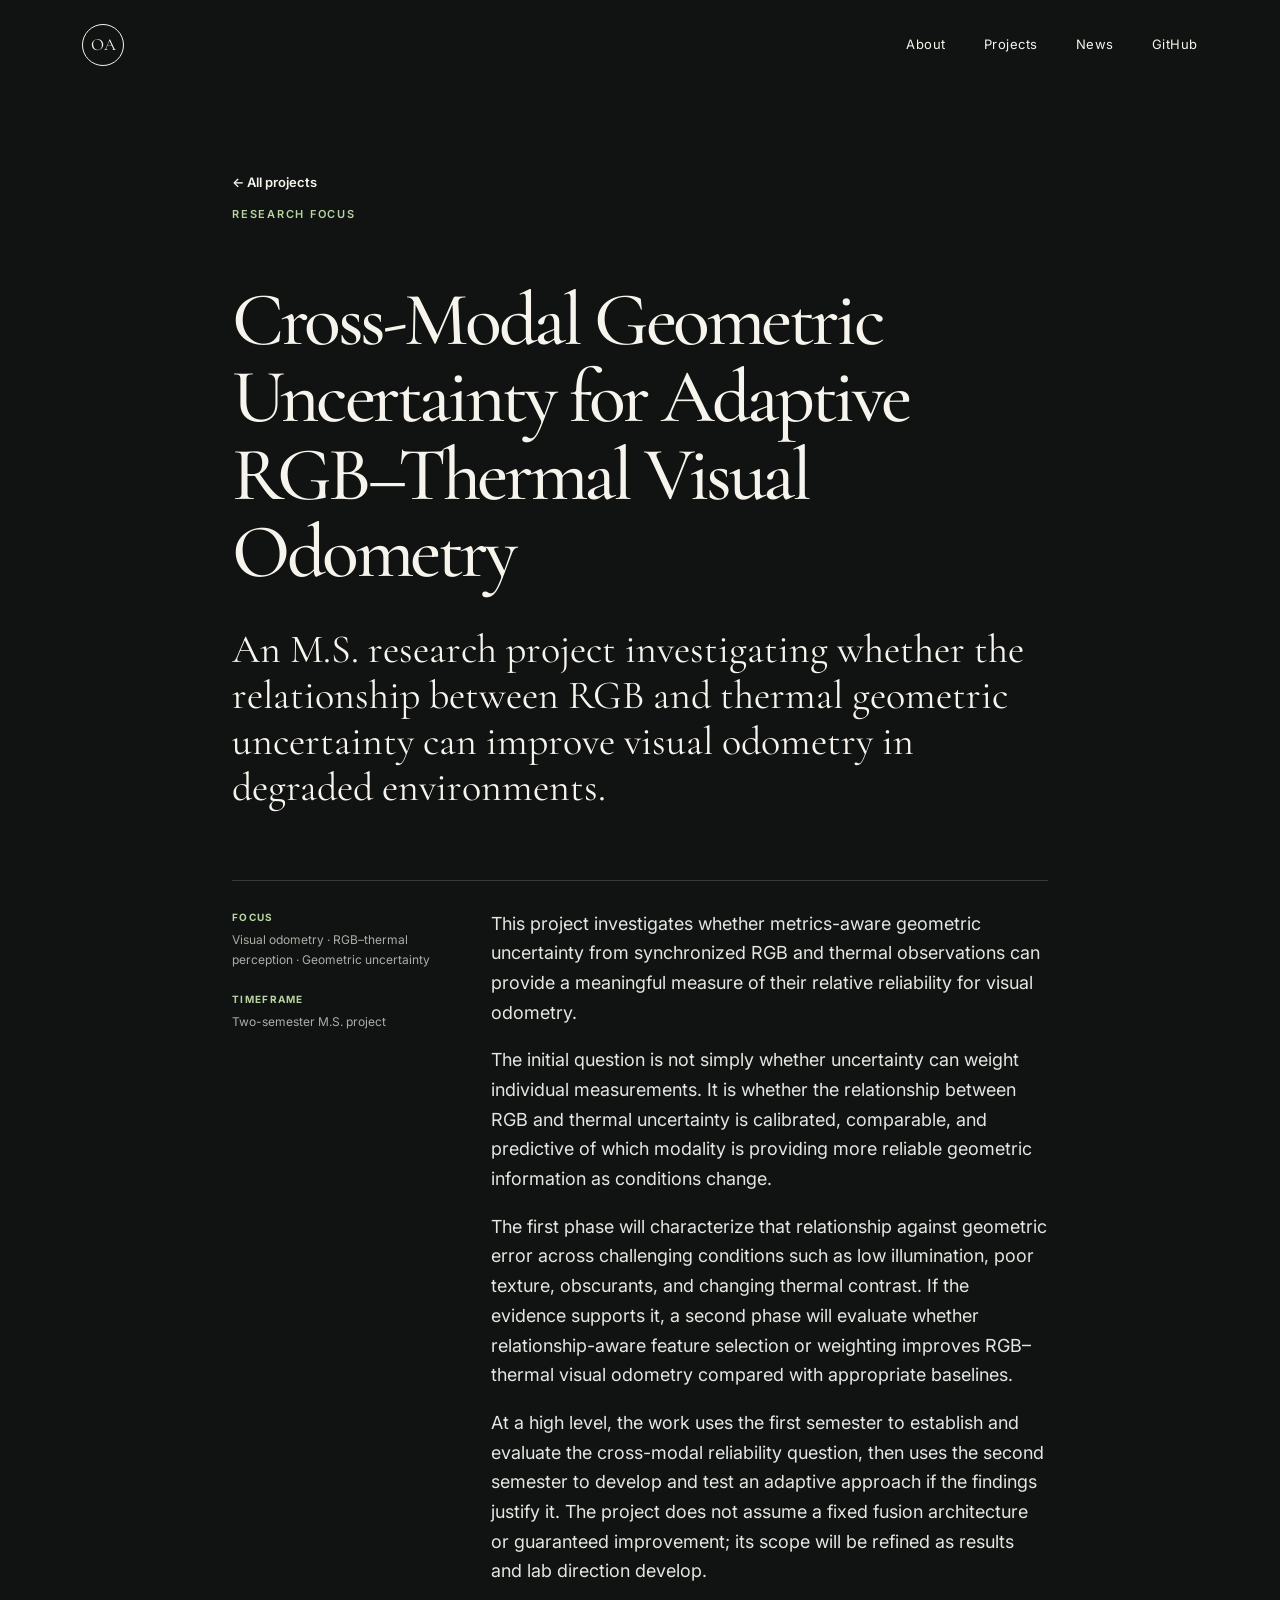
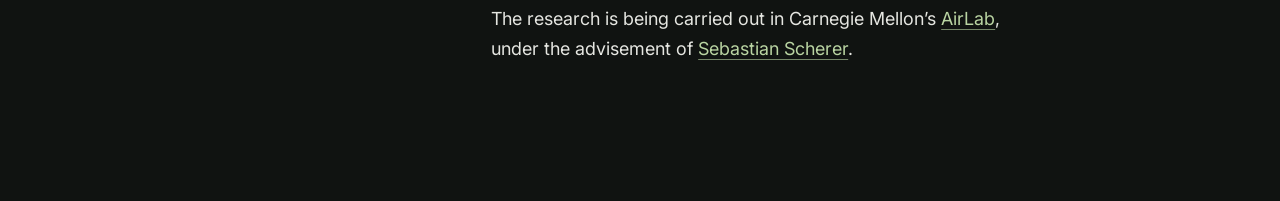
==== commit a4a3665b: "Remove project page status fields" ====
--- a/projects/depth-navigation.html
+++ b/projects/depth-navigation.html
@@ -1 +1 @@
-<!doctype html><html lang="en"><head><meta charset="utf-8"><meta name="viewport" content="width=device-width, initial-scale=1"><meta name="description" content="An M.S. research project investigating whether the relationship between RGB and thermal geometric uncertainty can improve visual odometry in degraded environments."><meta property="og:title" content="Cross-Modal Geometric Uncertainty for Adaptive RGB–Thermal Visual Odometry — Ore Abolade"><meta property="og:description" content="Investigating whether the relationship between RGB and thermal geometric uncertainty can improve visual odometry in degraded environments."><title>Cross-Modal Geometric Uncertainty for Adaptive RGB–Thermal Visual Odometry — Ore Abolade</title><link rel="preconnect" href="https://fonts.googleapis.com"><link rel="preconnect" href="https://fonts.gstatic.com" crossorigin><link href="https://fonts.googleapis.com/css2?family=Cormorant+Garamond:wght@500;600&amp;family=Inter:wght@400;500;600&amp;display=swap" rel="stylesheet"><link rel="stylesheet" href="../styles.css"></head><body><header class="site-header"><a class="wordmark" href="../index.html" aria-label="Ore Abolade — home">OA</a><nav aria-label="Primary navigation"><a href="../index.html#about">About</a><a href="../index.html#projects">Projects</a><a href="../index.html#news">News</a><a href="https://github.com/o-abolade">GitHub</a></nav></header><main class="detail"><a class="back-link" href="../index.html#projects">← All projects</a><p class="detail-kicker">Research focus</p><h1>Cross-Modal Geometric Uncertainty for Adaptive RGB–Thermal Visual Odometry</h1><p class="lede">An M.S. research project investigating whether the relationship between RGB and thermal geometric uncertainty can improve visual odometry in degraded environments.</p><div class="detail-body"><aside class="detail-meta"><strong>Focus</strong>Visual odometry · RGB–thermal perception · Geometric uncertainty<br><br><strong>Timeframe</strong>Two-semester M.S. project<br><br><strong>Status</strong>Current research direction · scope evolving</aside><div class="detail-copy"><p>This project investigates whether metrics-aware geometric uncertainty from synchronized RGB and thermal observations can provide a meaningful measure of their relative reliability for visual odometry.</p><p>The initial question is not simply whether uncertainty can weight individual measurements. It is whether the relationship between RGB and thermal uncertainty is calibrated, comparable, and predictive of which modality is providing more reliable geometric information as conditions change.</p><p>The first phase will characterize that relationship against geometric error across challenging conditions such as low illumination, poor texture, obscurants, and changing thermal contrast. If the evidence supports it, a second phase will evaluate whether relationship-aware feature selection or weighting improves RGB–thermal visual odometry compared with appropriate baselines.</p><p>At a high level, the work uses the first semester to establish and evaluate the cross-modal reliability question, then uses the second semester to develop and test an adaptive approach if the findings justify it. The project does not assume a fixed fusion architecture or guaranteed improvement; its scope will be refined as results and lab direction develop.</p><p>The research is being carried out in Carnegie Mellon’s <a href="https://theairlab.org/current-members/">AirLab</a>, under the advisement of <a href="https://www.ri.cmu.edu/ri-faculty/sebastian-scherer/">Sebastian Scherer</a>.</p></div></div></main></body></html>
+<!doctype html><html lang="en"><head><meta charset="utf-8"><meta name="viewport" content="width=device-width, initial-scale=1"><meta name="description" content="An M.S. research project investigating whether the relationship between RGB and thermal geometric uncertainty can improve visual odometry in degraded environments."><meta property="og:title" content="Cross-Modal Geometric Uncertainty for Adaptive RGB–Thermal Visual Odometry — Ore Abolade"><meta property="og:description" content="Investigating whether the relationship between RGB and thermal geometric uncertainty can improve visual odometry in degraded environments."><title>Cross-Modal Geometric Uncertainty for Adaptive RGB–Thermal Visual Odometry — Ore Abolade</title><link rel="preconnect" href="https://fonts.googleapis.com"><link rel="preconnect" href="https://fonts.gstatic.com" crossorigin><link href="https://fonts.googleapis.com/css2?family=Cormorant+Garamond:wght@500;600&amp;family=Inter:wght@400;500;600&amp;display=swap" rel="stylesheet"><link rel="stylesheet" href="../styles.css"></head><body><header class="site-header"><a class="wordmark" href="../index.html" aria-label="Ore Abolade — home">OA</a><nav aria-label="Primary navigation"><a href="../index.html#about">About</a><a href="../index.html#projects">Projects</a><a href="../index.html#news">News</a><a href="https://github.com/o-abolade">GitHub</a></nav></header><main class="detail"><a class="back-link" href="../index.html#projects">← All projects</a><p class="detail-kicker">Research focus</p><h1>Cross-Modal Geometric Uncertainty for Adaptive RGB–Thermal Visual Odometry</h1><p class="lede">An M.S. research project investigating whether the relationship between RGB and thermal geometric uncertainty can improve visual odometry in degraded environments.</p><div class="detail-body"><aside class="detail-meta"><strong>Focus</strong>Visual odometry · RGB–thermal perception · Geometric uncertainty<br><br><strong>Timeframe</strong>Two-semester M.S. project</aside><div class="detail-copy"><p>This project investigates whether metrics-aware geometric uncertainty from synchronized RGB and thermal observations can provide a meaningful measure of their relative reliability for visual odometry.</p><p>The initial question is not simply whether uncertainty can weight individual measurements. It is whether the relationship between RGB and thermal uncertainty is calibrated, comparable, and predictive of which modality is providing more reliable geometric information as conditions change.</p><p>The first phase will characterize that relationship against geometric error across challenging conditions such as low illumination, poor texture, obscurants, and changing thermal contrast. If the evidence supports it, a second phase will evaluate whether relationship-aware feature selection or weighting improves RGB–thermal visual odometry compared with appropriate baselines.</p><p>At a high level, the work uses the first semester to establish and evaluate the cross-modal reliability question, then uses the second semester to develop and test an adaptive approach if the findings justify it. The project does not assume a fixed fusion architecture or guaranteed improvement; its scope will be refined as results and lab direction develop.</p><p>The research is being carried out in Carnegie Mellon’s <a href="https://theairlab.org/current-members/">AirLab</a>, under the advisement of <a href="https://www.ri.cmu.edu/ri-faculty/sebastian-scherer/">Sebastian Scherer</a>.</p></div></div></main></body></html>
--- a/styles.css
+++ b/styles.css
@@ -11,7 +11,7 @@
 html { scroll-behavior: smooth; }
 body { margin: 0; background: var(--paper); color: var(--ink); font-family: Inter, Arial, sans-serif; font-size: 16px; line-height: 1.65; }
 a { color: inherit; }
-.site-header { align-items: center; border-bottom: 1px solid var(--line); display: flex; justify-content: space-between; margin: 0 auto; max-width: 1180px; padding: 24px 32px; }
+.site-header { align-items: center; display: flex; justify-content: space-between; margin: 0 auto; max-width: 1180px; padding: 24px 32px; }
 .wordmark { align-items: center; border: 1px solid var(--ink); border-radius: 50%; display: flex; font-family: "Cormorant Garamond", Georgia, serif; font-size: 17px; height: 42px; justify-content: center; text-decoration: none; width: 42px; }
 nav { display: flex; gap: clamp(18px, 3vw, 38px); }
 nav a { font-size: 13px; letter-spacing: .04em; text-decoration: none; }
@@ -20,48 +20,50 @@
 .hero { max-width: 1100px; min-height: 76vh; padding: clamp(96px, 15vw, 190px) 0 110px; }
 .hero-main { align-items: end; display: grid; gap: clamp(34px, 6vw, 78px); grid-template-columns: minmax(0, 1fr) 230px; }
 .hero-copy { min-width: 0; }
-.portrait { border: 1px solid var(--line); height: 290px; margin: 0 0 4px; overflow: hidden; width: 230px; }
+.portrait { height: 290px; margin: 0 0 4px; overflow: hidden; width: 230px; }
 .portrait img { display: block; height: 100%; object-fit: cover; object-position: 50% 16%; width: 100%; }
-.eyebrow, .section-number, .group-label, .detail-kicker { color: var(--accent); font-size: 11px; font-weight: 600; letter-spacing: .16em; text-transform: uppercase; }
+.eyebrow, .group-label, .detail-kicker { color: var(--accent); font-size: 11px; font-weight: 600; letter-spacing: .16em; text-transform: uppercase; }
 h1, h2, h3 { font-family: "Cormorant Garamond", Georgia, serif; font-weight: 500; line-height: .98; margin: 0; }
 h1 { font-size: clamp(76px, 13vw, 158px); letter-spacing: -.045em; }
 h2 { font-size: clamp(45px, 6vw, 72px); letter-spacing: -.035em; }
 .lede { font-family: "Cormorant Garamond", Georgia, serif; font-size: clamp(25px, 3.2vw, 40px); line-height: 1.15; margin: 38px 0 20px; max-width: 830px; }
-.intro { color: var(--muted); max-width: 680px; }
+.hero-bio { color: #e5e6e1; font-size: 17px; line-height: 1.7; margin: 38px 0 0; max-width: 740px; }
 .text-link, .back-link { display: inline-block; font-size: 13px; font-weight: 600; margin-top: 24px; text-decoration: none; }
 .text-link span { margin-left: 8px; }
-.section { border-top: 1px solid var(--line); padding: 92px 0 110px; }
+.section { padding: 88px 0 92px; }
 .two-column { display: grid; gap: 60px; grid-template-columns: minmax(240px, .8fr) 1.2fr; }
-.section-number { margin: 0 0 14px; }
-.prose { color: #e5e6e1; font-size: 18px; max-width: 680px; }
-.prose p:first-child { margin-top: 0; }
+.academic-list { list-style: none; margin: 0; padding: 0; }
+.academic-section .academic-list { max-width: 760px; }
+.academic-list li { display: grid; gap: 2px; grid-template-columns: 1fr auto; }
+.academic-list span { color: var(--ink); font-size: 15px; font-weight: 500; }
+.academic-list small { color: var(--muted); font-size: 12px; grid-column: 1; }
+.academic-list time { color: var(--accent); font-size: 11px; font-weight: 600; grid-column: 2; grid-row: 1 / span 2; letter-spacing: .06em; text-transform: uppercase; }
 .section-heading { align-items: end; display: flex; justify-content: space-between; margin-bottom: 52px; }
 .section-heading > p, .group-intro { color: var(--muted); font-size: 14px; margin: 0 0 7px; max-width: 330px; }
-.project-group + .project-group { margin-top: 76px; }
-.group-label { margin: 0 0 18px; }
-.group-intro { margin-bottom: 26px; max-width: 540px; }
-.project-list { border-top: 1px solid var(--ink); }
-.project-row { align-items: center; border-bottom: 1px solid var(--line); display: grid; gap: 24px; grid-template-columns: 44px 1fr auto; padding: 27px 0; text-decoration: none; transition: color .16s ease, padding .16s ease; }
+.project-list { border-top: 0; }
+.project-row { align-items: center; border-bottom: 1px solid var(--line); display: grid; gap: 20px; grid-template-columns: minmax(0, 1fr) auto; padding: 27px 0; text-decoration: none; transition: color .16s ease, padding .16s ease; }
+.project-row:last-child { border-bottom: 0; }
 .project-row:hover, .project-row:focus-visible { color: var(--accent); padding-left: 8px; }
-.project-index, .project-status { color: var(--muted); font-size: 11px; letter-spacing: .08em; text-transform: uppercase; }
+.project-status { color: var(--muted); font-size: 11px; letter-spacing: .08em; text-transform: uppercase; }
 .project-row:hover .project-status, .project-row:focus-visible .project-status { color: var(--accent); }
 .project-status b { font-size: 14px; font-weight: 400; margin-left: 5px; }
 .project-row h3 { font-size: clamp(25px, 3vw, 39px); line-height: 1.12; }
 .project-row small { color: var(--muted); display: block; font-size: 13px; line-height: 1.45; margin-top: 9px; }
 .project-timeframe { color: var(--accent); display: block; font-size: 11px; font-weight: 600; letter-spacing: .08em; margin-top: 9px; text-transform: uppercase; }
-.news-list article { border-top: 1px solid var(--line); padding: 22px 0; }
+.news-list article { padding: 0; }
+.updates-section .news-list { margin-top: 36px; max-width: 760px; }
 .news-list time { color: var(--accent); font-size: 11px; font-weight: 600; letter-spacing: .1em; text-transform: uppercase; }
 .news-list p { font-family: "Cormorant Garamond", Georgia, serif; font-size: 25px; line-height: 1.25; margin: 12px 0 0; }
-.contact-list { border-top: 1px solid var(--line); display: grid; gap: 24px; padding-top: 26px; }
+.contact-list { display: grid; gap: 24px; padding-top: 0; }
 .contact-item { align-items: baseline; display: flex; flex-wrap: wrap; gap: 8px 14px; }
 .contact-item span { color: var(--muted); font-size: 12px; letter-spacing: .1em; text-transform: uppercase; }
 .contact-list a { color: var(--ink); font-family: "Cormorant Garamond", Georgia, serif; font-size: clamp(27px, 3.4vw, 42px); line-height: 1.2; text-decoration: none; }
 .contact-list a:hover, .contact-list a:focus-visible { color: var(--accent); text-decoration: underline; text-underline-offset: 5px; }
-footer { border-top: 1px solid var(--ink); display: grid; font-size: 12px; gap: 20px; grid-template-columns: 1fr 1fr auto; padding-bottom: 42px; padding-top: 30px; }
+footer { display: grid; font-size: 12px; gap: 20px; grid-template-columns: 1fr 1fr auto; padding-bottom: 42px; padding-top: 30px; }
 footer p { margin: 0; }
 
 .detail { max-width: 880px; min-height: calc(100vh - 148px); padding-bottom: 120px; padding-top: 58px; }
-.detail h1 { font-size: clamp(60px, 9vw, 112px); margin-top: 58px; max-width: 1000px; }
+.detail h1 { font-size: clamp(46px, 6.5vw, 76px); line-height: 1.02; margin-top: 58px; max-width: 1000px; }
 .detail .lede { margin-top: 34px; }
 .detail-body { border-top: 1px solid var(--line); display: grid; gap: 48px; grid-template-columns: minmax(180px, .55fr) 1.45fr; margin-top: 70px; padding-top: 28px; }
 .detail-meta { color: var(--muted); font-size: 12px; line-height: 1.7; }
@@ -70,6 +72,23 @@
 .detail-copy p:first-child { margin-top: 0; }
 .detail-copy a { color: var(--accent); text-decoration-color: color-mix(in srgb, var(--accent) 60%, transparent); text-underline-offset: 4px; }
 .detail-note { background: var(--panel); border-left: 2px solid var(--accent); color: var(--muted); font-size: 14px; margin-top: 30px; padding: 18px 20px; }
+.operating-model { border-top: 1px solid var(--line); margin: 46px 0 42px; padding-top: 28px; }
+.model-heading { align-items: baseline; display: flex; gap: 18px; justify-content: space-between; }
+.model-kicker { color: var(--accent); font-size: 10px; font-weight: 600; letter-spacing: .13em; margin: 0; text-transform: uppercase; }
+.model-heading h2 { color: var(--ink); font-family: Inter, sans-serif; font-size: 15px; font-weight: 500; margin: 0; }
+.model-flow { margin-top: 26px; }
+.model-step { align-items: center; background: color-mix(in srgb, var(--panel) 78%, transparent); border: 1px solid var(--line); display: grid; gap: 18px; grid-template-columns: 38px 1fr; min-height: 84px; padding: 16px 18px; }
+.model-number { color: var(--accent); font-size: 11px; font-weight: 600; letter-spacing: .08em; }
+.model-step h3 { color: #ffffff; font-family: Inter, sans-serif; font-size: 14px; font-weight: 700; margin: 0; }
+.model-step p { color: #d5dbd3; font-size: 12px; line-height: 1.55; margin: 5px 0 0; }
+.model-connector { height: 32px; margin-left: 36px; position: relative; width: 2px; }
+.model-connector::before { background: var(--line); content: ""; inset: 0; position: absolute; }
+.model-connector::after { animation: model-flow 1.8s linear infinite; color: var(--accent); content: "↓"; font-size: 17px; left: 50%; line-height: 1; position: absolute; top: -2px; transform: translateX(-50%); }
+.model-connector:nth-of-type(4)::after { animation-delay: .35s; }
+.model-connector:nth-of-type(6)::after { animation-delay: .7s; }
+.model-connector:nth-of-type(8)::after { animation-delay: 1.05s; }
+.model-caption { color: var(--muted); font-size: 13px; line-height: 1.6; margin: 22px 0 0; }
+@keyframes model-flow { 0% { opacity: 0; transform: translate(-50%, -4px); } 20% { opacity: 1; } 80% { opacity: 1; } 100% { opacity: 0; transform: translate(-50%, 26px); } }
 
 @media (max-width: 720px) {
   .site-header, main, footer { padding-left: 20px; padding-right: 20px; }
@@ -79,14 +98,16 @@
   .hero-main { align-items: start; grid-template-columns: 1fr; }
   .portrait { height: 260px; max-width: none; width: 205px; }
   .two-column, .detail-body { grid-template-columns: 1fr; }
-  .section { padding: 68px 0 78px; }
+  .section { padding: 64px 0 72px; }
   .section-heading { align-items: start; flex-direction: column; gap: 24px; }
-  .project-row { align-items: start; grid-template-columns: 30px 1fr; }
-  .project-status { grid-column: 2; }
+  .academic-list li { grid-template-columns: 1fr; }
+  .academic-list time { grid-column: 1; grid-row: auto; }
+  .project-row { align-items: start; grid-template-columns: 1fr; }
+  .project-status { grid-column: 1; }
   footer { grid-template-columns: 1fr; }
   .detail { padding-top: 35px; }
   .detail h1 { margin-top: 48px; }
   .detail-body { gap: 26px; margin-top: 50px; }
 }
 
-@media (prefers-reduced-motion: reduce) { html { scroll-behavior: auto; } .project-row { transition: none; } }
+@media (prefers-reduced-motion: reduce) { html { scroll-behavior: auto; } .project-row { transition: none; } .model-connector::after { animation: none; opacity: 1; transform: translate(-50%, 8px); } }
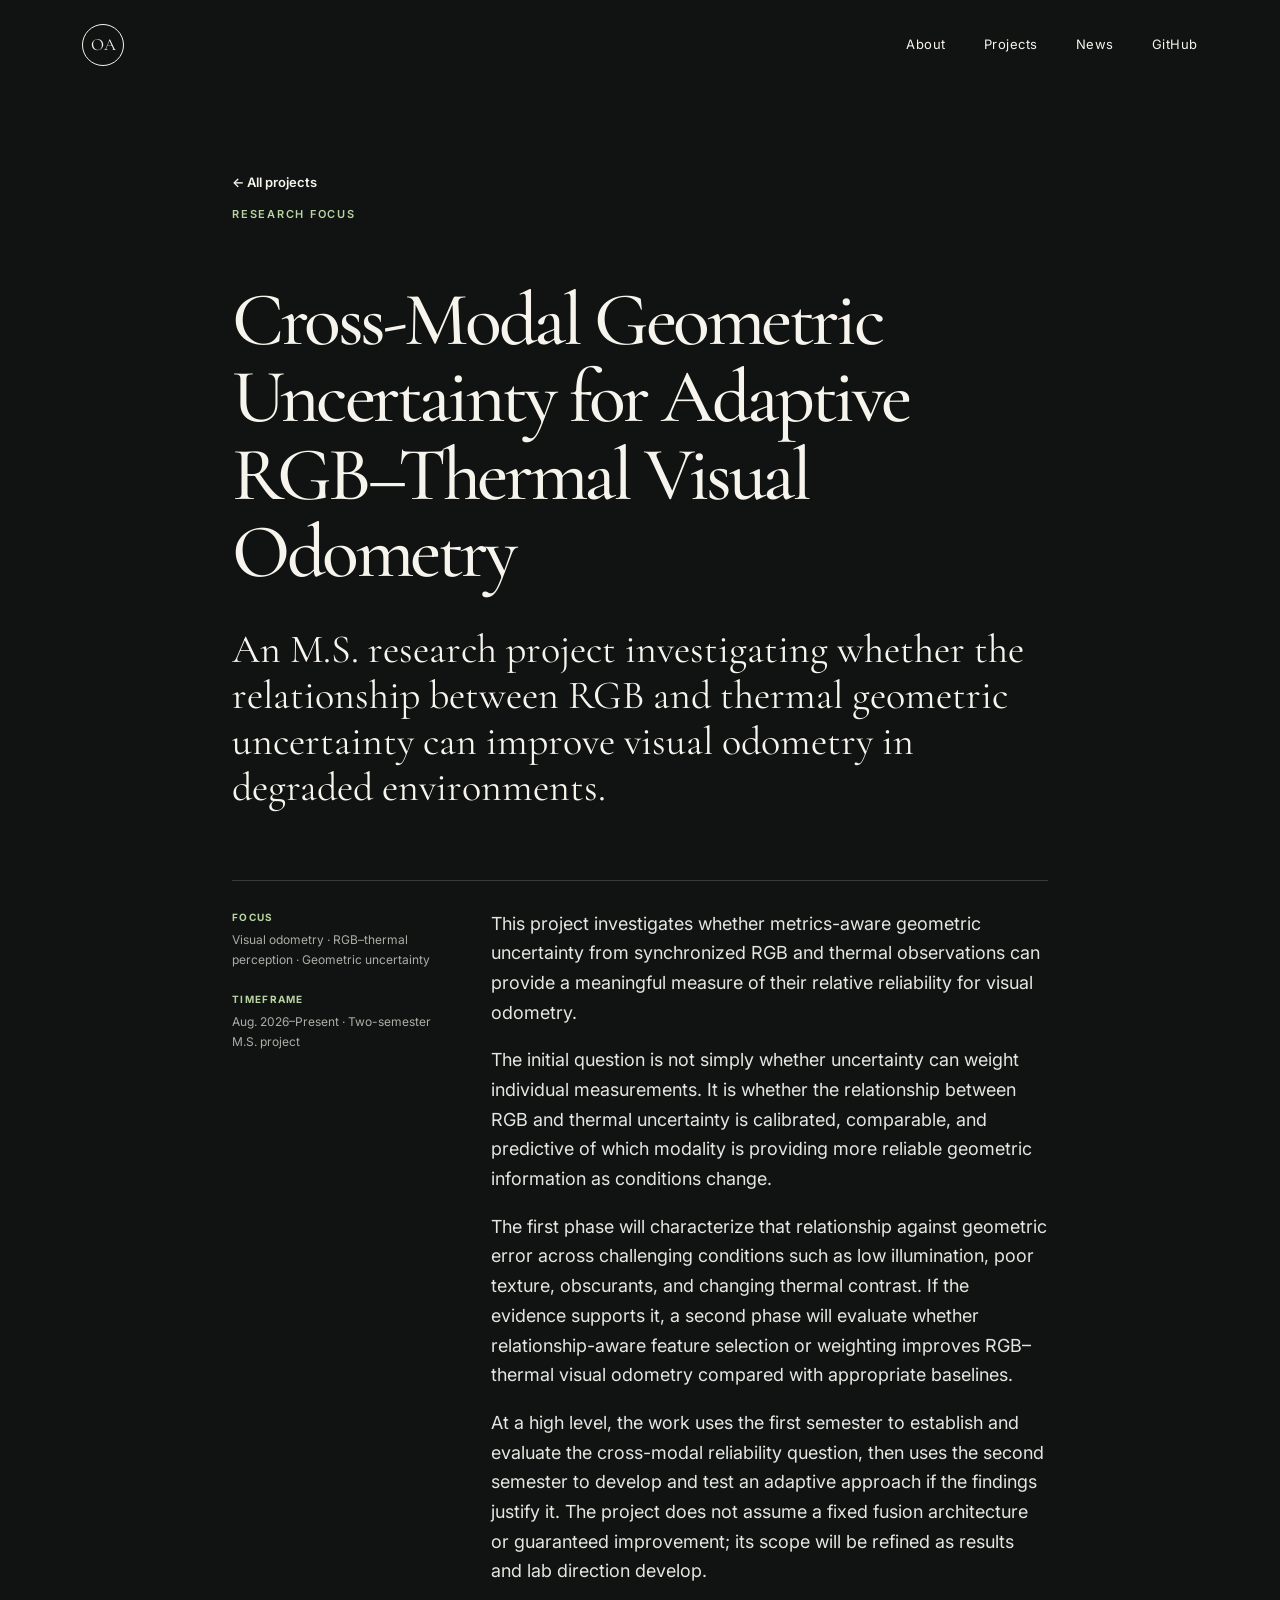
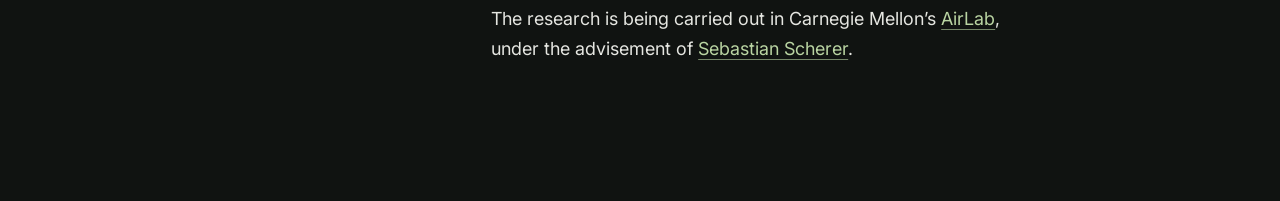
==== commit d2206c24: "Add MS project date range" ====
--- a/projects/depth-navigation.html
+++ b/projects/depth-navigation.html
@@ -1 +1,37 @@
-<!doctype html><html lang="en"><head><meta charset="utf-8"><meta name="viewport" content="width=device-width, initial-scale=1"><meta name="description" content="An M.S. research project investigating whether the relationship between RGB and thermal geometric uncertainty can improve visual odometry in degraded environments."><meta property="og:title" content="Cross-Modal Geometric Uncertainty for Adaptive RGB–Thermal Visual Odometry — Ore Abolade"><meta property="og:description" content="Investigating whether the relationship between RGB and thermal geometric uncertainty can improve visual odometry in degraded environments."><title>Cross-Modal Geometric Uncertainty for Adaptive RGB–Thermal Visual Odometry — Ore Abolade</title><link rel="preconnect" href="https://fonts.googleapis.com"><link rel="preconnect" href="https://fonts.gstatic.com" crossorigin><link href="https://fonts.googleapis.com/css2?family=Cormorant+Garamond:wght@500;600&amp;family=Inter:wght@400;500;600&amp;display=swap" rel="stylesheet"><link rel="stylesheet" href="../styles.css"></head><body><header class="site-header"><a class="wordmark" href="../index.html" aria-label="Ore Abolade — home">OA</a><nav aria-label="Primary navigation"><a href="../index.html#about">About</a><a href="../index.html#projects">Projects</a><a href="../index.html#news">News</a><a href="https://github.com/o-abolade">GitHub</a></nav></header><main class="detail"><a class="back-link" href="../index.html#projects">← All projects</a><p class="detail-kicker">Research focus</p><h1>Cross-Modal Geometric Uncertainty for Adaptive RGB–Thermal Visual Odometry</h1><p class="lede">An M.S. research project investigating whether the relationship between RGB and thermal geometric uncertainty can improve visual odometry in degraded environments.</p><div class="detail-body"><aside class="detail-meta"><strong>Focus</strong>Visual odometry · RGB–thermal perception · Geometric uncertainty<br><br><strong>Timeframe</strong>Two-semester M.S. project</aside><div class="detail-copy"><p>This project investigates whether metrics-aware geometric uncertainty from synchronized RGB and thermal observations can provide a meaningful measure of their relative reliability for visual odometry.</p><p>The initial question is not simply whether uncertainty can weight individual measurements. It is whether the relationship between RGB and thermal uncertainty is calibrated, comparable, and predictive of which modality is providing more reliable geometric information as conditions change.</p><p>The first phase will characterize that relationship against geometric error across challenging conditions such as low illumination, poor texture, obscurants, and changing thermal contrast. If the evidence supports it, a second phase will evaluate whether relationship-aware feature selection or weighting improves RGB–thermal visual odometry compared with appropriate baselines.</p><p>At a high level, the work uses the first semester to establish and evaluate the cross-modal reliability question, then uses the second semester to develop and test an adaptive approach if the findings justify it. The project does not assume a fixed fusion architecture or guaranteed improvement; its scope will be refined as results and lab direction develop.</p><p>The research is being carried out in Carnegie Mellon’s <a href="https://theairlab.org/current-members/">AirLab</a>, under the advisement of <a href="https://www.ri.cmu.edu/ri-faculty/sebastian-scherer/">Sebastian Scherer</a>.</p></div></div></main></body></html>
+<!doctype html>
+<html lang="en">
+  <head>
+    <meta charset="utf-8" />
+    <meta name="viewport" content="width=device-width, initial-scale=1" />
+    <meta name="description" content="An M.S. research project investigating whether the relationship between RGB and thermal geometric uncertainty can improve visual odometry in degraded environments." />
+    <meta property="og:title" content="Cross-Modal Geometric Uncertainty for Adaptive RGB–Thermal Visual Odometry — Ore Abolade" />
+    <meta property="og:description" content="Investigating whether the relationship between RGB and thermal geometric uncertainty can improve visual odometry in degraded environments." />
+    <title>Cross-Modal Geometric Uncertainty for Adaptive RGB–Thermal Visual Odometry — Ore Abolade</title>
+    <link rel="preconnect" href="https://fonts.googleapis.com" />
+    <link rel="preconnect" href="https://fonts.gstatic.com" crossorigin />
+    <link href="https://fonts.googleapis.com/css2?family=Cormorant+Garamond:wght@500;600&amp;family=Inter:wght@400;500;600&amp;display=swap" rel="stylesheet" />
+    <link rel="stylesheet" href="../styles.css" />
+  </head>
+  <body>
+    <header class="site-header">
+      <a class="wordmark" href="../index.html" aria-label="Ore Abolade — home">OA</a>
+      <nav aria-label="Primary navigation"><a href="../index.html#about">About</a><a href="../index.html#projects">Projects</a><a href="../index.html#news">News</a><a href="https://github.com/o-abolade">GitHub</a></nav>
+    </header>
+    <main class="detail">
+      <a class="back-link" href="../index.html#projects">← All projects</a>
+      <p class="detail-kicker">Research focus</p>
+      <h1>Cross-Modal Geometric Uncertainty for Adaptive RGB–Thermal Visual Odometry</h1>
+      <p class="lede">An M.S. research project investigating whether the relationship between RGB and thermal geometric uncertainty can improve visual odometry in degraded environments.</p>
+      <div class="detail-body">
+        <aside class="detail-meta"><strong>Focus</strong>Visual odometry · RGB–thermal perception · Geometric uncertainty<br /><br /><strong>Timeframe</strong>Aug. 2026–Present · Two-semester M.S. project</aside>
+        <div class="detail-copy">
+          <p>This project investigates whether metrics-aware geometric uncertainty from synchronized RGB and thermal observations can provide a meaningful measure of their relative reliability for visual odometry.</p>
+          <p>The initial question is not simply whether uncertainty can weight individual measurements. It is whether the relationship between RGB and thermal uncertainty is calibrated, comparable, and predictive of which modality is providing more reliable geometric information as conditions change.</p>
+          <p>The first phase will characterize that relationship against geometric error across challenging conditions such as low illumination, poor texture, obscurants, and changing thermal contrast. If the evidence supports it, a second phase will evaluate whether relationship-aware feature selection or weighting improves RGB–thermal visual odometry compared with appropriate baselines.</p>
+          <p>At a high level, the work uses the first semester to establish and evaluate the cross-modal reliability question, then uses the second semester to develop and test an adaptive approach if the findings justify it. The project does not assume a fixed fusion architecture or guaranteed improvement; its scope will be refined as results and lab direction develop.</p>
+          <p>The research is being carried out in Carnegie Mellon’s <a href="https://theairlab.org/current-members/">AirLab</a>, under the advisement of <a href="https://www.ri.cmu.edu/ri-faculty/sebastian-scherer/">Sebastian Scherer</a>.</p>
+        </div>
+      </div>
+    </main>
+  </body>
+</html>
--- a/styles.css
+++ b/styles.css
@@ -64,6 +64,10 @@
 
 .detail { max-width: 880px; min-height: calc(100vh - 148px); padding-bottom: 120px; padding-top: 58px; }
 .detail h1 { font-size: clamp(46px, 6.5vw, 76px); line-height: 1.02; margin-top: 58px; max-width: 1000px; }
+.visually-hidden { clip: rect(0 0 0 0); clip-path: inset(50%); height: 1px; overflow: hidden; position: absolute; white-space: nowrap; width: 1px; }
+.xolem-title { align-items: center; display: flex; margin-top: 58px; }
+.detail .xolem-title h1 { margin-top: 0; }
+.xolem-mark { color: var(--accent); flex: 0 0 auto; height: 78px; width: 150px; }
 .detail .lede { margin-top: 34px; }
 .detail-body { border-top: 1px solid var(--line); display: grid; gap: 48px; grid-template-columns: minmax(180px, .55fr) 1.45fr; margin-top: 70px; padding-top: 28px; }
 .detail-meta { color: var(--muted); font-size: 12px; line-height: 1.7; }
@@ -77,6 +81,17 @@
 .model-kicker { color: var(--accent); font-size: 10px; font-weight: 600; letter-spacing: .13em; margin: 0; text-transform: uppercase; }
 .model-heading h2 { color: var(--ink); font-family: Inter, sans-serif; font-size: 15px; font-weight: 500; margin: 0; }
 .model-flow { margin-top: 26px; }
+.model-intro { color: var(--muted); font-size: 14px; line-height: 1.65; margin: 16px 0 0; }
+.model-variants { display: grid; gap: 20px; grid-template-columns: repeat(2, minmax(0, 1fr)); margin-top: 28px; }
+.model-variant { background: color-mix(in srgb, var(--panel) 55%, transparent); border: 1px solid var(--line); padding: 22px; }
+.model-variant > h3 { color: var(--ink); font-family: Inter, sans-serif; font-size: 15px; font-weight: 600; line-height: 1.35; margin: 8px 0 0; }
+.model-variant .model-flow { margin-top: 20px; }
+.model-variant .model-step { gap: 12px; grid-template-columns: 30px 1fr; min-height: 72px; padding: 13px 14px; }
+.model-variant .model-step h4 { color: #ffffff; font-family: Inter, sans-serif; font-size: 12px; font-weight: 700; line-height: 1.3; margin: 0; }
+.model-variant .model-step p { color: #d5dbd3; font-size: 11px; line-height: 1.5; margin: 4px 0 0; }
+.model-variant .model-connector { height: 22px; margin-left: 28px; }
+.model-variant .model-connector::after { font-size: 15px; }
+.model-variant-note { color: var(--muted); font-size: 12px; line-height: 1.6; margin: 18px 0 0; }
 .model-step { align-items: center; background: color-mix(in srgb, var(--panel) 78%, transparent); border: 1px solid var(--line); display: grid; gap: 18px; grid-template-columns: 38px 1fr; min-height: 84px; padding: 16px 18px; }
 .model-number { color: var(--accent); font-size: 11px; font-weight: 600; letter-spacing: .08em; }
 .model-step h3 { color: #ffffff; font-family: Inter, sans-serif; font-size: 14px; font-weight: 700; margin: 0; }
@@ -107,6 +122,9 @@
   footer { grid-template-columns: 1fr; }
   .detail { padding-top: 35px; }
   .detail h1 { margin-top: 48px; }
+  .xolem-title { margin-top: 48px; }
+  .xolem-mark { height: 62px; width: 119px; }
+  .model-variants { grid-template-columns: 1fr; }
   .detail-body { gap: 26px; margin-top: 50px; }
 }
 
